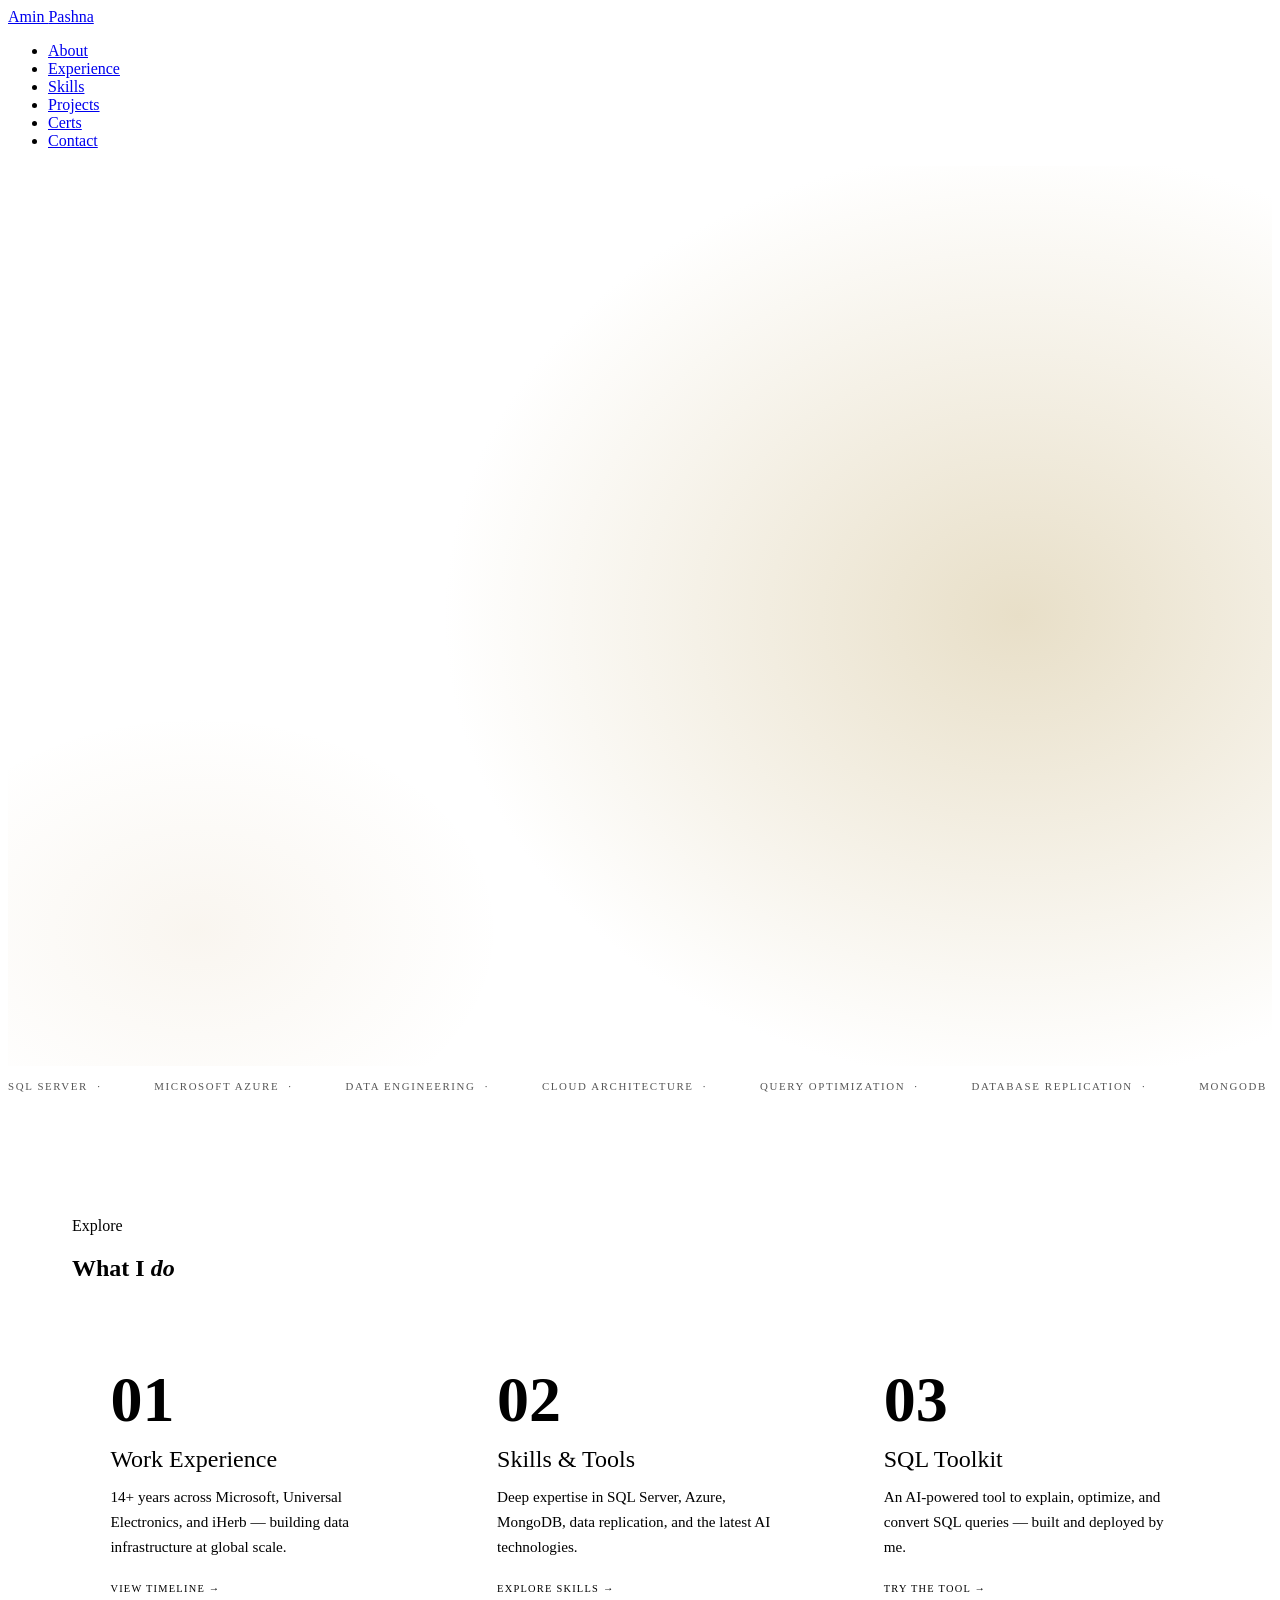
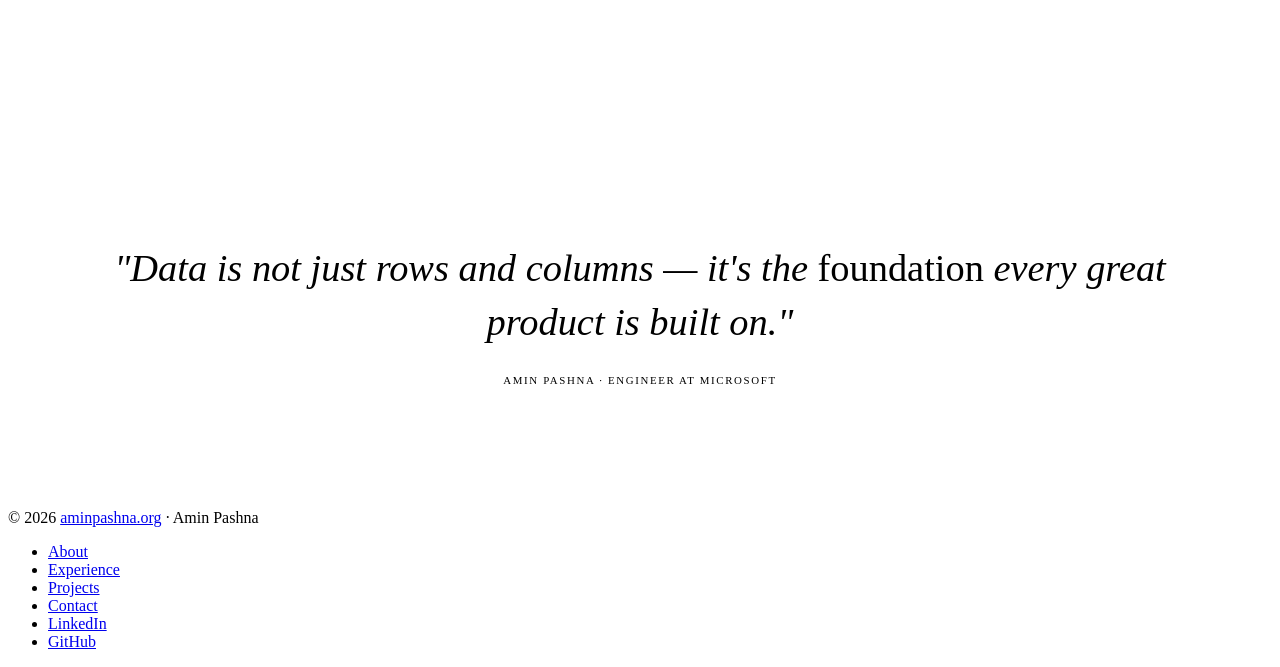
==== index.html @ 9fbbf91e "new changes" ====
<!DOCTYPE html>
<html lang="en">
<head>
  <meta charset="UTF-8" />
  <meta name="viewport" content="width=device-width, initial-scale=1.0" />
  <title>Amin Pashna — Engineer at Microsoft</title>
  <meta name="description" content="Database engineer and cloud specialist at Microsoft. 14+ years building scalable data systems." />
  <link rel="stylesheet" href="style.css" />
  <style>
    #hero {
      min-height: 100vh;
      display: grid; grid-template-columns: 1fr 1fr;
      align-items: center; padding: 0 4rem; gap: 4rem;
      position: relative; overflow: hidden;
    }
    .hero-bg {
      position: absolute; inset: 0; pointer-events: none;
      background:
        radial-gradient(ellipse 70% 80% at 80% 50%, #e8dfc8 0%, transparent 65%),
        radial-gradient(ellipse 40% 40% at 15% 85%, rgba(181,134,58,.08) 0%, transparent 60%);
    }
    .hero-line { position: absolute; top: 0; left: 50%; bottom: 0; width: 1px; background: var(--rule); opacity: .4; }
    .hero-text { position: relative; z-index: 2; }
    .hero-eyebrow {
      font-family: var(--font-mono); font-size: .68rem; letter-spacing: .22em; text-transform: uppercase;
      color: var(--accent); margin-bottom: 1.4rem;
      opacity: 0; animation: fadeUp .8s .1s forwards;
      display: flex; align-items: center; gap: .8rem;
    }
    .hero-eyebrow::before { content: ''; display: inline-block; width: 24px; height: 1px; background: var(--accent); }
    .hero-name {
      font-family: var(--font-display); font-size: clamp(3.5rem, 7vw, 6.5rem);
      font-weight: 300; line-height: 1; letter-spacing: -.02em; color: var(--ink);
      opacity: 0; animation: fadeUp .9s .25s forwards;
    }
    .hero-name em { font-style: italic; color: var(--accent); display: block; }
    .hero-tagline {
      margin-top: 2rem; font-size: 1.1rem; color: var(--ink-soft); max-width: 40ch; line-height: 1.75;
      opacity: 0; animation: fadeUp .9s .45s forwards;
    }
    .hero-stats {
      margin-top: 2.5rem; display: flex; gap: 2.5rem;
      opacity: 0; animation: fadeUp .9s .6s forwards;
    }
    .hero-stat-num { font-family: var(--font-display); font-size: 2.2rem; font-weight: 600; color: var(--ink); line-height: 1; }
    .hero-stat-label { font-family: var(--font-mono); font-size: .62rem; letter-spacing: .12em; text-transform: uppercase; color: var(--ink-muted); margin-top: .2rem; }
    .hero-cta { margin-top: 3rem; display: flex; gap: 1rem; opacity: 0; animation: fadeUp .9s .75s forwards; }
    .hero-visual {
      position: relative; z-index: 2; display: flex; flex-direction: column; gap: 1rem;
      opacity: 0; animation: fadeIn 1.2s .5s forwards;
    }
    .hero-card {
      background: var(--white); border: 1px solid var(--rule); padding: 1.6rem 2rem;
      position: relative; transition: transform .3s, border-color .3s;
    }
    .hero-card:hover { transform: translateX(6px); border-color: var(--accent-light); }
    .hero-card-label { font-family: var(--font-mono); font-size: .62rem; letter-spacing: .14em; text-transform: uppercase; color: var(--accent); margin-bottom: .5rem; }
    .hero-card-title { font-family: var(--font-display); font-size: 1.3rem; font-weight: 400; color: var(--ink); line-height: 1.2; margin-bottom: .4rem; }
    .hero-card-sub { font-family: var(--font-mono); font-size: .7rem; color: var(--ink-muted); }
    .hero-card-arrow { position: absolute; right: 1.5rem; top: 50%; transform: translateY(-50%); font-size: 1.2rem; color: var(--rule); transition: color .2s, right .2s; }
    .hero-card:hover .hero-card-arrow { color: var(--accent); right: 1.2rem; }
    .hero-card a { position: absolute; inset: 0; text-decoration: none; }

    .marquee-wrap { background: var(--ink); padding: .85rem 0; overflow: hidden; }
    .marquee-track { display: flex; gap: 3rem; animation: marquee 25s linear infinite; white-space: nowrap; }
    .marquee-item { font-family: var(--font-mono); font-size: .68rem; letter-spacing: .15em; text-transform: uppercase; color: #555; flex-shrink: 0; }
    .marquee-item span { color: var(--accent); margin: 0 .3rem; }
    @keyframes marquee { from { transform: translateX(0); } to { transform: translateX(-50%); } }

    #featured { padding: 7rem 4rem; max-width: 1200px; margin: 0 auto; }
    .featured-grid { display: grid; grid-template-columns: 1fr 1fr 1fr; gap: 1.5rem; margin-top: 3rem; }
    .featured-card {
      padding: 2.4rem; border: 1px solid var(--rule); background: var(--white);
      text-decoration: none; color: inherit; display: block;
      position: relative; overflow: hidden; transition: transform .3s, border-color .3s;
    }
    .featured-card::before {
      content: ''; position: absolute; top: 0; left: 0; right: 0; height: 2px;
      background: var(--accent); transform: scaleX(0); transform-origin: left; transition: transform .35s;
    }
    .featured-card:hover { transform: translateY(-5px); border-color: var(--accent-light); }
    .featured-card:hover::before { transform: scaleX(1); }
    .featured-card-num { font-family: var(--font-display); font-size: 4rem; font-weight: 600; color: var(--accent-pale); line-height: 1; margin-bottom: .8rem; }
    .featured-card-title { font-family: var(--font-display); font-size: 1.5rem; font-weight: 400; color: var(--ink); line-height: 1.2; margin-bottom: .6rem; }
    .featured-card-desc { font-size: .95rem; color: var(--ink-soft); line-height: 1.65; margin-bottom: 1.2rem; }
    .featured-card-link { font-family: var(--font-mono); font-size: .65rem; letter-spacing: .12em; text-transform: uppercase; color: var(--accent); }

    #quote { background: var(--paper-warm); border-top: 1px solid var(--rule); border-bottom: 1px solid var(--rule); padding: 6rem 4rem; text-align: center; }
    .quote-text { font-family: var(--font-display); font-size: clamp(1.6rem, 3vw, 2.6rem); font-weight: 300; font-style: italic; color: var(--ink); max-width: 70ch; margin: 0 auto 1.5rem; line-height: 1.4; }
    .quote-text em { color: var(--accent); font-style: normal; }
    .quote-author { font-family: var(--font-mono); font-size: .68rem; letter-spacing: .15em; text-transform: uppercase; color: var(--ink-muted); }

    @media (max-width: 960px) {
      #hero { grid-template-columns: 1fr; padding: 6rem 2rem 4rem; }
      .hero-visual { display: none; }
      #featured { padding: 5rem 2rem; }
      .featured-grid { grid-template-columns: 1fr; }
      #quote { padding: 4rem 2rem; }
    }
  </style>
</head>
<body>
  <nav id="nav">
    <a href="index.html" class="nav-logo">Amin <span>Pashna</span></a>
    <ul class="nav-links">
      <li><a href="about.html">About</a></li>
      <li><a href="experience.html">Experience</a></li>
      <li><a href="skills.html">Skills</a></li>
      <li><a href="projects.html">Projects</a></li>
      <li><a href="certifications.html">Certs</a></li>
      <li><a href="contact.html" class="nav-cta">Contact</a></li>
    </ul>
  </nav>

  <div class="page">
    <section id="hero">
      <div class="hero-bg"></div>
      <div class="hero-line"></div>
      <div class="hero-text">
        <p class="hero-eyebrow">Engineer at Microsoft · Seattle, WA</p>
        <h1 class="hero-name">Amin<em>Pashna</em></h1>
        <p class="hero-tagline">Database engineer and cloud specialist building scalable, mission-critical data systems that power the world's largest platforms.</p>
        <div class="hero-stats">
          <div><div class="hero-stat-num">14+</div><div class="hero-stat-label">Years exp.</div></div>
          <div><div class="hero-stat-num">20+</div><div class="hero-stat-label">Global servers</div></div>
          <div><div class="hero-stat-num">34</div><div class="hero-stat-label">Certifications</div></div>
        </div>
        <div class="hero-cta">
          <a href="experience.html" class="btn btn-primary">View Experience</a>
          <a href="contact.html" class="btn btn-outline">Get in Touch</a>
        </div>
      </div>
      <div class="hero-visual">
        <div class="hero-card"><a href="experience.html"></a><div class="hero-card-label">Current Role</div><div class="hero-card-title">Engineer at Microsoft</div><div class="hero-card-sub">Apr 2021 — Present · Seattle, WA</div><span class="hero-card-arrow">→</span></div>
        <div class="hero-card"><a href="projects.html"></a><div class="hero-card-label">Side Project</div><div class="hero-card-title">SQL Toolkit</div><div class="hero-card-sub">AI-powered · Explain · Optimize · Convert</div><span class="hero-card-arrow">→</span></div>
        <div class="hero-card"><a href="certifications.html"></a><div class="hero-card-label">Credentials</div><div class="hero-card-title">34 Certifications</div><div class="hero-card-sub">Microsoft · Azure · LinkedIn Learning</div><span class="hero-card-arrow">→</span></div>
      </div>
    </section>

    <div class="marquee-wrap">
      <div class="marquee-track">
        <span class="marquee-item">SQL Server <span>·</span></span><span class="marquee-item">Microsoft Azure <span>·</span></span><span class="marquee-item">Data Engineering <span>·</span></span><span class="marquee-item">Cloud Architecture <span>·</span></span><span class="marquee-item">Query Optimization <span>·</span></span><span class="marquee-item">Database Replication <span>·</span></span><span class="marquee-item">MongoDB <span>·</span></span><span class="marquee-item">High Availability <span>·</span></span><span class="marquee-item">Azure AI <span>·</span></span><span class="marquee-item">ETL Pipelines <span>·</span></span>
        <span class="marquee-item">SQL Server <span>·</span></span><span class="marquee-item">Microsoft Azure <span>·</span></span><span class="marquee-item">Data Engineering <span>·</span></span><span class="marquee-item">Cloud Architecture <span>·</span></span><span class="marquee-item">Query Optimization <span>·</span></span><span class="marquee-item">Database Replication <span>·</span></span><span class="marquee-item">MongoDB <span>·</span></span><span class="marquee-item">High Availability <span>·</span></span><span class="marquee-item">Azure AI <span>·</span></span><span class="marquee-item">ETL Pipelines <span>·</span></span>
      </div>
    </div>

    <section id="featured">
      <div class="reveal"><span class="section-label">Explore</span><h2 class="section-title">What I <em>do</em></h2><div class="divider"></div></div>
      <div class="featured-grid">
        <a href="experience.html" class="featured-card reveal"><div class="featured-card-num">01</div><div class="featured-card-title">Work Experience</div><div class="featured-card-desc">14+ years across Microsoft, Universal Electronics, and iHerb — building data infrastructure at global scale.</div><span class="featured-card-link">View Timeline →</span></a>
        <a href="skills.html" class="featured-card reveal"><div class="featured-card-num">02</div><div class="featured-card-title">Skills & Tools</div><div class="featured-card-desc">Deep expertise in SQL Server, Azure, MongoDB, data replication, and the latest AI technologies.</div><span class="featured-card-link">Explore Skills →</span></a>
        <a href="projects.html" class="featured-card reveal"><div class="featured-card-num">03</div><div class="featured-card-title">SQL Toolkit</div><div class="featured-card-desc">An AI-powered tool to explain, optimize, and convert SQL queries — built and deployed by me.</div><span class="featured-card-link">Try the Tool →</span></a>
      </div>
    </section>

    <section id="quote">
      <blockquote class="quote-text reveal">"Data is not just rows and columns — it's the <em>foundation</em> every great product is built on."</blockquote>
      <p class="quote-author reveal">Amin Pashna · Engineer at Microsoft</p>
    </section>
  </div>

  <footer>
    <p>© 2026 <a href="index.html">aminpashna.org</a> · Amin Pashna</p>
    <ul class="footer-links">
      <li><a href="about.html">About</a></li>
      <li><a href="experience.html">Experience</a></li>
      <li><a href="projects.html">Projects</a></li>
      <li><a href="contact.html">Contact</a></li>
      <li><a href="https://linkedin.com/in/amin-pashna-62b84ba1" target="_blank">LinkedIn</a></li>
      <li><a href="https://github.com/aminpashna" target="_blank">GitHub</a></li>
    </ul>
  </footer>

  <script>
    const nav = document.getElementById('nav');
    window.addEventListener('scroll', () => nav.classList.toggle('scrolled', window.scrollY > 20));
    const io = new IntersectionObserver(entries => entries.forEach((e,i) => { if(e.isIntersecting) setTimeout(()=>e.target.classList.add('visible'),i*100); }), {threshold:.1});
    document.querySelectorAll('.reveal').forEach(el => io.observe(el));
  </script>
</body>
</html>
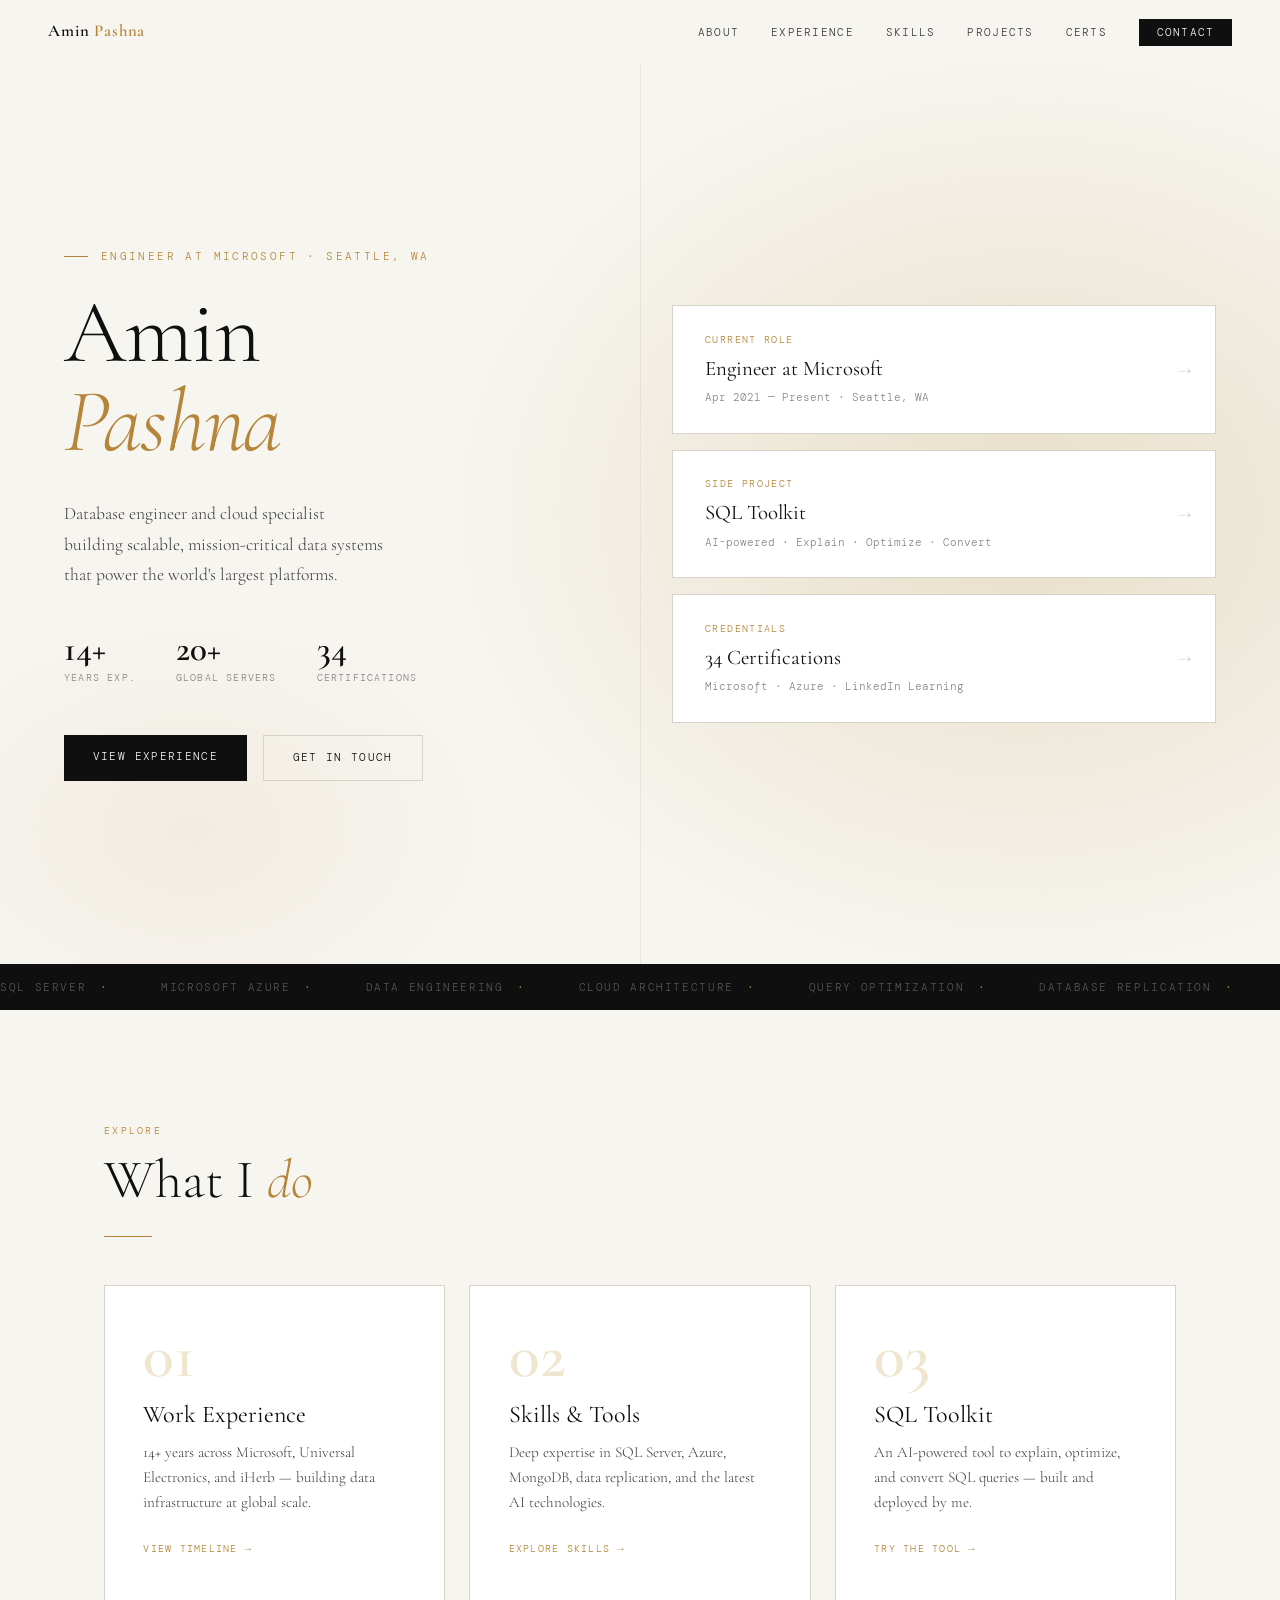
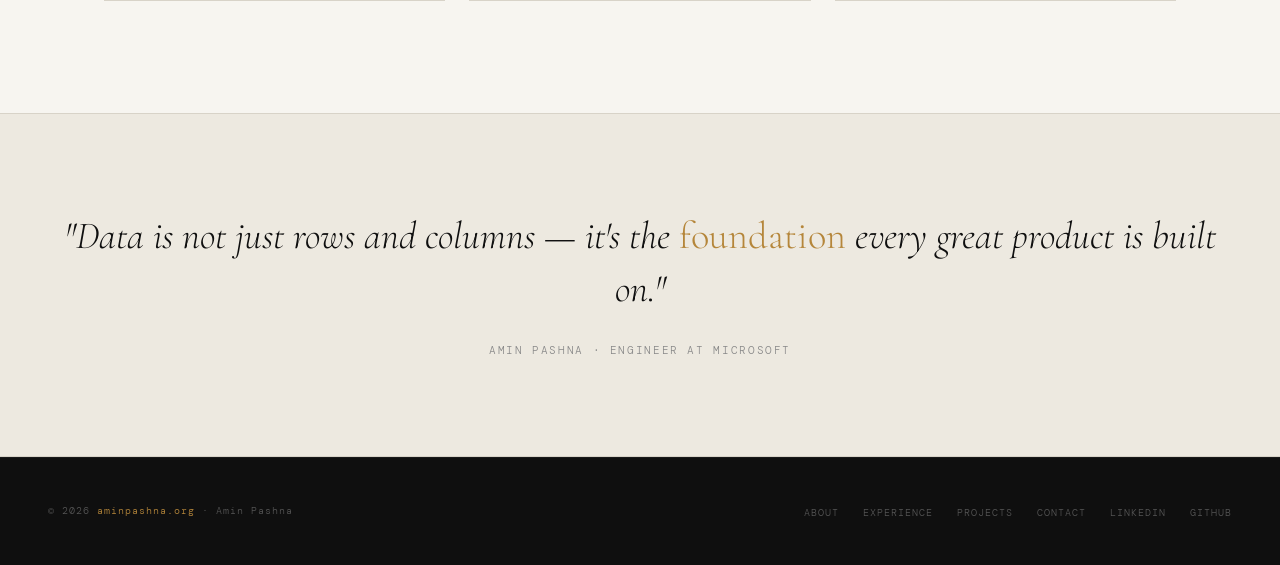
==== commit 29e107d0: "Enhance mobile navigation and responsive design Updated the HTML structure and styles for better mob" ====
--- a/index.html
+++ b/index.html
@@ -97,6 +97,18 @@
       .featured-grid { grid-template-columns: 1fr; }
       #quote { padding: 4rem 2rem; }
     }
+
+    @media (max-width: 768px) {
+      #hero { grid-template-columns: 1fr; padding: 5rem 1.5rem 3rem; text-align: center; gap: 2rem; }
+      .hero-visual { display: none; }
+      .hero-eyebrow { justify-content: center; }
+      .hero-stats { justify-content: center; gap: 1.5rem; }
+      .hero-cta { justify-content: center; flex-wrap: wrap; }
+      #featured { padding: 4rem 1.5rem; }
+      .featured-grid { grid-template-columns: 1fr; gap: 1rem; }
+      #quote { padding: 3.5rem 1.5rem; }
+      .marquee-wrap { padding: .7rem 0; }
+    }
   </style>
 </head>
 <body>
@@ -111,6 +123,17 @@
       <li><a href="contact.html" class="nav-cta">Contact</a></li>
     </ul>
   </nav>
+  <button class="nav-burger" id="burger" aria-label="Open menu"><span></span><span></span><span></span></button>
+  <div class="nav-drawer" id="drawer">
+    <ul>
+      <li><a href="about.html">About</a></li>
+      <li><a href="experience.html">Experience</a></li>
+      <li><a href="skills.html">Skills</a></li>
+      <li><a href="projects.html">Projects</a></li>
+      <li><a href="certifications.html">Certs</a></li>
+    </ul>
+    <a href="contact.html" class="drawer-cta">Contact</a>
+  </div>
 
   <div class="page">
     <section id="hero">
@@ -173,6 +196,21 @@
 
   <script>
     const nav = document.getElementById('nav');
+
+    // Mobile nav
+    const burger = document.getElementById('burger');
+    const drawer = document.getElementById('drawer');
+    burger.addEventListener('click', () => {
+      burger.classList.toggle('open');
+      drawer.classList.toggle('open');
+      document.body.style.overflow = drawer.classList.contains('open') ? 'hidden' : '';
+    });
+    // Close drawer on link click
+    drawer.querySelectorAll('a').forEach(a => a.addEventListener('click', () => {
+      burger.classList.remove('open');
+      drawer.classList.remove('open');
+      document.body.style.overflow = '';
+    }));
     window.addEventListener('scroll', () => nav.classList.toggle('scrolled', window.scrollY > 20));
     const io = new IntersectionObserver(entries => entries.forEach((e,i) => { if(e.isIntersecting) setTimeout(()=>e.target.classList.add('visible'),i*100); }), {threshold:.1});
     document.querySelectorAll('.reveal').forEach(el => io.observe(el));
--- a/style.css
+++ b/style.css
@@ -0,0 +1,240 @@
+@import url('https://fonts.googleapis.com/css2?family=Cormorant+Garamond:ital,wght@0,300;0,400;0,600;1,300;1,400&family=DM+Mono:wght@300;400;500&display=swap');
+
+*, *::before, *::after { box-sizing: border-box; margin: 0; padding: 0; }
+
+:root {
+  --ink: #0f0f0f;
+  --ink-soft: #3a3a3a;
+  --ink-muted: #888;
+  --paper: #f7f5f0;
+  --paper-warm: #ede9e0;
+  --paper-dark: #e4dfd4;
+  --accent: #b5863a;
+  --accent-light: #d4a85a;
+  --accent-pale: #f0e6d0;
+  --rule: #d8d3c8;
+  --white: #ffffff;
+  --font-display: 'Cormorant Garamond', Georgia, serif;
+  --font-mono: 'DM Mono', 'Courier New', monospace;
+  --nav-h: 64px;
+}
+
+html { scroll-behavior: smooth; }
+
+body {
+  background: var(--paper);
+  color: var(--ink);
+  font-family: var(--font-display);
+  font-weight: 300;
+  line-height: 1.7;
+  overflow-x: hidden;
+  min-height: 100vh;
+}
+
+/* ── NAV ── */
+nav {
+  position: fixed;
+  top: 0; left: 0; right: 0;
+  z-index: 200;
+  height: var(--nav-h);
+  display: flex;
+  justify-content: space-between;
+  align-items: center;
+  padding: 0 3rem;
+  background: rgba(247, 245, 240, 0.96);
+  backdrop-filter: blur(16px);
+  border-bottom: 1px solid transparent;
+  transition: border-color .3s;
+}
+nav.scrolled { border-color: var(--rule); }
+
+.nav-logo {
+  font-family: var(--font-display);
+  font-size: 1.05rem; font-weight: 600;
+  letter-spacing: .05em; color: var(--ink);
+  text-decoration: none; z-index: 201;
+}
+.nav-logo span { color: var(--accent); }
+
+/* Desktop links */
+.nav-links {
+  list-style: none;
+  display: flex;
+  gap: 2rem;
+  align-items: center;
+}
+.nav-links a {
+  font-family: var(--font-mono);
+  font-size: .66rem; font-weight: 300;
+  letter-spacing: .12em; text-transform: uppercase;
+  color: var(--ink-soft); text-decoration: none;
+  transition: color .2s; position: relative;
+}
+.nav-links a::after {
+  content: ''; position: absolute;
+  bottom: -3px; left: 0; right: 0; height: 1px;
+  background: var(--accent); transform: scaleX(0);
+  transform-origin: left; transition: transform .25s;
+}
+.nav-links a:hover,
+.nav-links a.active { color: var(--accent); }
+.nav-links a:hover::after,
+.nav-links a.active::after { transform: scaleX(1); }
+
+.nav-cta {
+  font-family: var(--font-mono) !important;
+  font-size: .66rem !important; letter-spacing: .12em !important;
+  text-transform: uppercase !important;
+  color: var(--paper) !important; background: var(--ink);
+  padding: .45rem 1.1rem; text-decoration: none !important;
+  transition: background .2s !important;
+}
+.nav-cta:hover { background: var(--accent) !important; color: var(--paper) !important; }
+.nav-cta::after { display: none !important; }
+
+/* Hamburger button */
+.nav-burger {
+  display: none;
+  flex-direction: column;
+  gap: 5px;
+  cursor: pointer;
+  padding: .5rem;
+  background: none; border: none;
+  z-index: 201;
+}
+.nav-burger span {
+  display: block; width: 22px; height: 2px;
+  background: var(--ink); transition: all .3s;
+}
+.nav-burger.open span:nth-child(1) { transform: translateY(7px) rotate(45deg); }
+.nav-burger.open span:nth-child(2) { opacity: 0; }
+.nav-burger.open span:nth-child(3) { transform: translateY(-7px) rotate(-45deg); }
+
+/* Mobile drawer */
+.nav-drawer {
+  display: none;
+  position: fixed;
+  top: var(--nav-h); left: 0; right: 0; bottom: 0;
+  background: var(--paper);
+  z-index: 199;
+  flex-direction: column;
+  padding: 2rem 2rem 4rem;
+  overflow-y: auto;
+  border-top: 1px solid var(--rule);
+}
+.nav-drawer.open { display: flex; }
+.nav-drawer ul {
+  list-style: none;
+  display: flex; flex-direction: column;
+  gap: 0;
+}
+.nav-drawer ul li {
+  border-bottom: 1px solid var(--rule);
+}
+.nav-drawer ul li a {
+  font-family: var(--font-mono);
+  font-size: .8rem; letter-spacing: .12em;
+  text-transform: uppercase; color: var(--ink);
+  text-decoration: none; display: block;
+  padding: 1.1rem 0;
+  transition: color .2s;
+}
+.nav-drawer ul li a:hover,
+.nav-drawer ul li a.active { color: var(--accent); }
+.nav-drawer .drawer-cta {
+  margin-top: 2rem;
+  display: inline-block;
+  font-family: var(--font-mono);
+  font-size: .75rem; letter-spacing: .12em;
+  text-transform: uppercase;
+  background: var(--ink); color: var(--paper);
+  padding: .9rem 2rem; text-decoration: none;
+  text-align: center;
+}
+
+/* ── PAGE WRAPPER ── */
+.page { padding-top: var(--nav-h); }
+
+/* ── SECTION COMMONS ── */
+.section-label {
+  font-family: var(--font-mono);
+  font-size: .65rem; letter-spacing: .22em;
+  text-transform: uppercase; color: var(--accent);
+  margin-bottom: .7rem; display: block;
+}
+.section-title {
+  font-family: var(--font-display);
+  font-size: clamp(2rem, 5vw, 3.4rem);
+  font-weight: 300; line-height: 1.1; color: var(--ink);
+}
+.section-title em { font-style: italic; color: var(--accent); }
+.divider { width: 48px; height: 1px; background: var(--accent); margin: 1.6rem 0 2.8rem; }
+
+/* ── BUTTONS ── */
+.btn {
+  font-family: var(--font-mono);
+  font-size: .7rem; letter-spacing: .12em; text-transform: uppercase;
+  padding: .8rem 1.8rem; text-decoration: none;
+  transition: all .25s; cursor: pointer; border: none; display: inline-block;
+}
+.btn-primary { background: var(--ink); color: var(--paper); }
+.btn-primary:hover { background: var(--accent); }
+.btn-outline { background: transparent; color: var(--ink); border: 1px solid var(--rule); }
+.btn-outline:hover { border-color: var(--accent); color: var(--accent); }
+.btn-accent { background: var(--accent); color: var(--paper); }
+.btn-accent:hover { background: var(--accent-light); }
+
+/* ── TAGS ── */
+.tag {
+  font-family: var(--font-mono); font-size: .68rem;
+  padding: .28rem .65rem; background: var(--paper);
+  color: var(--ink-soft); border: 1px solid var(--rule);
+  letter-spacing: .04em; display: inline-block;
+}
+
+/* ── FOOTER ── */
+footer {
+  background: var(--ink); border-top: 1px solid #1a1a1a;
+  padding: 2.5rem 3rem;
+  display: flex; justify-content: space-between;
+  align-items: center; flex-wrap: wrap; gap: 1rem;
+}
+footer p { font-family: var(--font-mono); font-size: .62rem; letter-spacing: .1em; color: #555; }
+footer a { color: var(--accent); text-decoration: none; }
+.footer-links { display: flex; gap: 1.5rem; list-style: none; flex-wrap: wrap; }
+.footer-links a {
+  font-family: var(--font-mono); font-size: .62rem;
+  letter-spacing: .1em; text-transform: uppercase;
+  color: #555; text-decoration: none; transition: color .2s;
+}
+.footer-links a:hover { color: var(--accent); }
+
+/* ── ANIMATIONS ── */
+@keyframes fadeUp { from { opacity: 0; transform: translateY(24px); } to { opacity: 1; transform: translateY(0); } }
+@keyframes fadeIn { from { opacity: 0; } to { opacity: 1; } }
+.reveal { opacity: 0; transform: translateY(28px); transition: opacity .7s ease, transform .7s ease; }
+.reveal.visible { opacity: 1; transform: none; }
+
+/* ── PAGE HERO (shared across inner pages) ── */
+.page-hero { padding: 4rem 3rem 3rem; background: var(--paper-warm); border-bottom: 1px solid var(--rule); }
+.page-hero-inner { max-width: 1100px; margin: 0 auto; }
+.page-hero h1 { font-family: var(--font-display); font-size: clamp(2.4rem,6vw,5rem); font-weight: 300; line-height: 1.05; margin-top: .5rem; }
+.page-hero h1 em { font-style: italic; color: var(--accent); }
+
+/* ── RESPONSIVE ── */
+@media (max-width: 768px) {
+  nav { padding: 0 1.2rem; }
+  .nav-links { display: none; }
+  .nav-burger { display: flex; }
+
+  footer { padding: 2rem 1.5rem; flex-direction: column; text-align: center; }
+  .footer-links { justify-content: center; }
+
+  .page-hero { padding: 3rem 1.5rem 2.5rem; }
+
+  .btn { padding: .75rem 1.4rem; font-size: .68rem; }
+}
+
+@media (min-width: 769px) {
+  .nav-drawer { display: none !important; }
+}
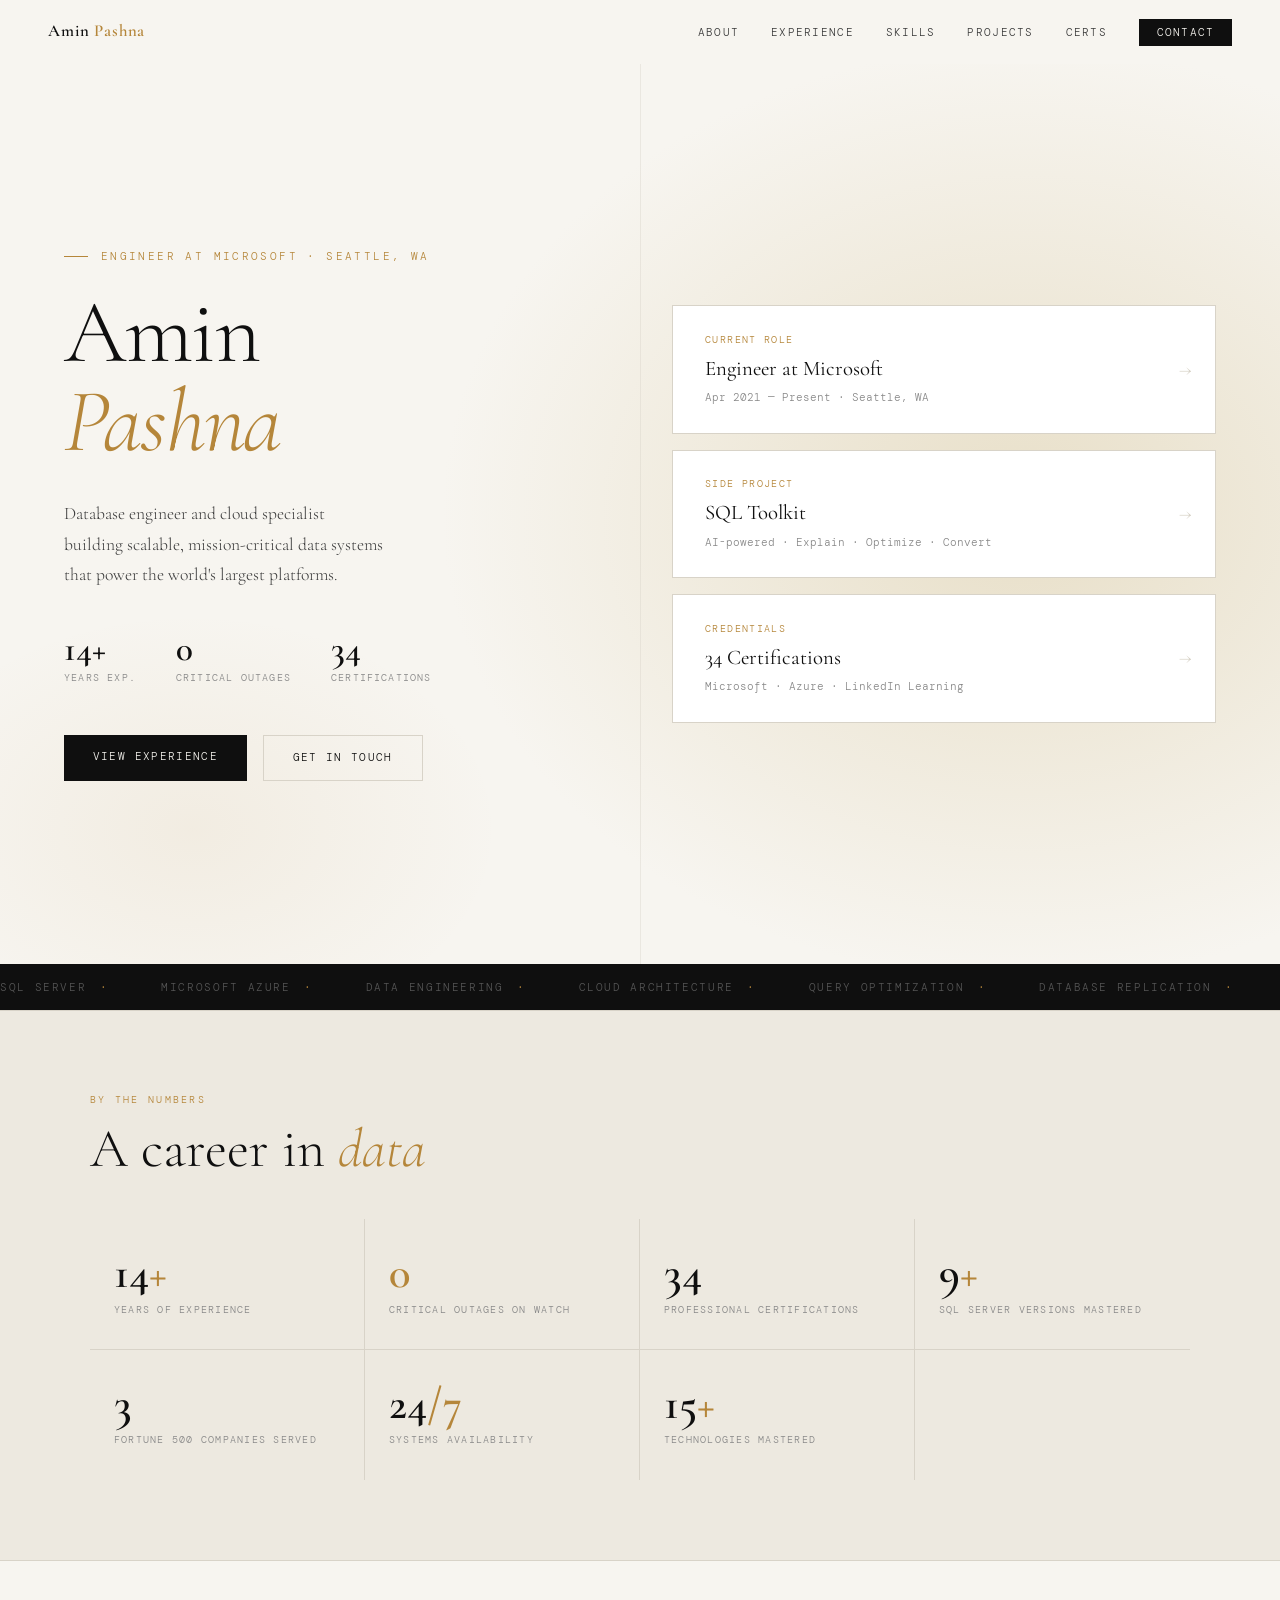
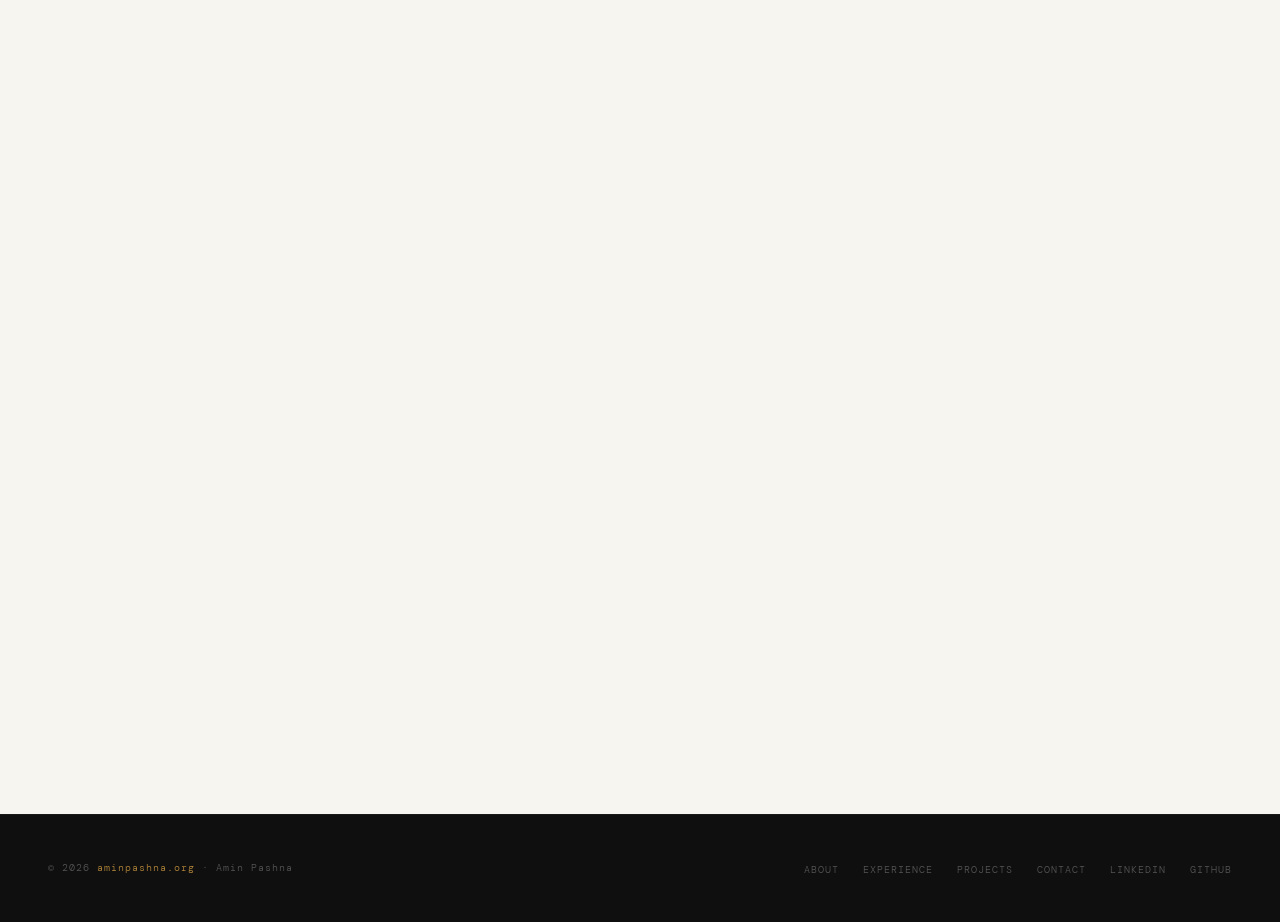
==== commit 5aa13a5b: "Add statistics section to index.html" ====
--- a/index.html
+++ b/index.html
@@ -1,219 +1,275 @@
-<!DOCTYPE html>
-<html lang="en">
-<head>
-  <meta charset="UTF-8" />
-  <meta name="viewport" content="width=device-width, initial-scale=1.0" />
-  <title>Amin Pashna — Engineer at Microsoft</title>
-  <meta name="description" content="Database engineer and cloud specialist at Microsoft. 14+ years building scalable data systems." />
-  <link rel="stylesheet" href="style.css" />
-  <style>
-    #hero {
-      min-height: 100vh;
-      display: grid; grid-template-columns: 1fr 1fr;
-      align-items: center; padding: 0 4rem; gap: 4rem;
-      position: relative; overflow: hidden;
-    }
-    .hero-bg {
-      position: absolute; inset: 0; pointer-events: none;
-      background:
-        radial-gradient(ellipse 70% 80% at 80% 50%, #e8dfc8 0%, transparent 65%),
-        radial-gradient(ellipse 40% 40% at 15% 85%, rgba(181,134,58,.08) 0%, transparent 60%);
-    }
-    .hero-line { position: absolute; top: 0; left: 50%; bottom: 0; width: 1px; background: var(--rule); opacity: .4; }
-    .hero-text { position: relative; z-index: 2; }
-    .hero-eyebrow {
-      font-family: var(--font-mono); font-size: .68rem; letter-spacing: .22em; text-transform: uppercase;
-      color: var(--accent); margin-bottom: 1.4rem;
-      opacity: 0; animation: fadeUp .8s .1s forwards;
-      display: flex; align-items: center; gap: .8rem;
-    }
-    .hero-eyebrow::before { content: ''; display: inline-block; width: 24px; height: 1px; background: var(--accent); }
-    .hero-name {
-      font-family: var(--font-display); font-size: clamp(3.5rem, 7vw, 6.5rem);
-      font-weight: 300; line-height: 1; letter-spacing: -.02em; color: var(--ink);
-      opacity: 0; animation: fadeUp .9s .25s forwards;
-    }
-    .hero-name em { font-style: italic; color: var(--accent); display: block; }
-    .hero-tagline {
-      margin-top: 2rem; font-size: 1.1rem; color: var(--ink-soft); max-width: 40ch; line-height: 1.75;
-      opacity: 0; animation: fadeUp .9s .45s forwards;
-    }
-    .hero-stats {
-      margin-top: 2.5rem; display: flex; gap: 2.5rem;
-      opacity: 0; animation: fadeUp .9s .6s forwards;
-    }
-    .hero-stat-num { font-family: var(--font-display); font-size: 2.2rem; font-weight: 600; color: var(--ink); line-height: 1; }
-    .hero-stat-label { font-family: var(--font-mono); font-size: .62rem; letter-spacing: .12em; text-transform: uppercase; color: var(--ink-muted); margin-top: .2rem; }
-    .hero-cta { margin-top: 3rem; display: flex; gap: 1rem; opacity: 0; animation: fadeUp .9s .75s forwards; }
-    .hero-visual {
-      position: relative; z-index: 2; display: flex; flex-direction: column; gap: 1rem;
-      opacity: 0; animation: fadeIn 1.2s .5s forwards;
-    }
-    .hero-card {
-      background: var(--white); border: 1px solid var(--rule); padding: 1.6rem 2rem;
-      position: relative; transition: transform .3s, border-color .3s;
-    }
-    .hero-card:hover { transform: translateX(6px); border-color: var(--accent-light); }
-    .hero-card-label { font-family: var(--font-mono); font-size: .62rem; letter-spacing: .14em; text-transform: uppercase; color: var(--accent); margin-bottom: .5rem; }
-    .hero-card-title { font-family: var(--font-display); font-size: 1.3rem; font-weight: 400; color: var(--ink); line-height: 1.2; margin-bottom: .4rem; }
-    .hero-card-sub { font-family: var(--font-mono); font-size: .7rem; color: var(--ink-muted); }
-    .hero-card-arrow { position: absolute; right: 1.5rem; top: 50%; transform: translateY(-50%); font-size: 1.2rem; color: var(--rule); transition: color .2s, right .2s; }
-    .hero-card:hover .hero-card-arrow { color: var(--accent); right: 1.2rem; }
-    .hero-card a { position: absolute; inset: 0; text-decoration: none; }
-
-    .marquee-wrap { background: var(--ink); padding: .85rem 0; overflow: hidden; }
-    .marquee-track { display: flex; gap: 3rem; animation: marquee 25s linear infinite; white-space: nowrap; }
-    .marquee-item { font-family: var(--font-mono); font-size: .68rem; letter-spacing: .15em; text-transform: uppercase; color: #555; flex-shrink: 0; }
-    .marquee-item span { color: var(--accent); margin: 0 .3rem; }
-    @keyframes marquee { from { transform: translateX(0); } to { transform: translateX(-50%); } }
-
-    #featured { padding: 7rem 4rem; max-width: 1200px; margin: 0 auto; }
-    .featured-grid { display: grid; grid-template-columns: 1fr 1fr 1fr; gap: 1.5rem; margin-top: 3rem; }
-    .featured-card {
-      padding: 2.4rem; border: 1px solid var(--rule); background: var(--white);
-      text-decoration: none; color: inherit; display: block;
-      position: relative; overflow: hidden; transition: transform .3s, border-color .3s;
-    }
-    .featured-card::before {
-      content: ''; position: absolute; top: 0; left: 0; right: 0; height: 2px;
-      background: var(--accent); transform: scaleX(0); transform-origin: left; transition: transform .35s;
-    }
-    .featured-card:hover { transform: translateY(-5px); border-color: var(--accent-light); }
-    .featured-card:hover::before { transform: scaleX(1); }
-    .featured-card-num { font-family: var(--font-display); font-size: 4rem; font-weight: 600; color: var(--accent-pale); line-height: 1; margin-bottom: .8rem; }
-    .featured-card-title { font-family: var(--font-display); font-size: 1.5rem; font-weight: 400; color: var(--ink); line-height: 1.2; margin-bottom: .6rem; }
-    .featured-card-desc { font-size: .95rem; color: var(--ink-soft); line-height: 1.65; margin-bottom: 1.2rem; }
-    .featured-card-link { font-family: var(--font-mono); font-size: .65rem; letter-spacing: .12em; text-transform: uppercase; color: var(--accent); }
-
-    #quote { background: var(--paper-warm); border-top: 1px solid var(--rule); border-bottom: 1px solid var(--rule); padding: 6rem 4rem; text-align: center; }
-    .quote-text { font-family: var(--font-display); font-size: clamp(1.6rem, 3vw, 2.6rem); font-weight: 300; font-style: italic; color: var(--ink); max-width: 70ch; margin: 0 auto 1.5rem; line-height: 1.4; }
-    .quote-text em { color: var(--accent); font-style: normal; }
-    .quote-author { font-family: var(--font-mono); font-size: .68rem; letter-spacing: .15em; text-transform: uppercase; color: var(--ink-muted); }
-
-    @media (max-width: 960px) {
-      #hero { grid-template-columns: 1fr; padding: 6rem 2rem 4rem; }
-      .hero-visual { display: none; }
-      #featured { padding: 5rem 2rem; }
-      .featured-grid { grid-template-columns: 1fr; }
-      #quote { padding: 4rem 2rem; }
-    }
-
-    @media (max-width: 768px) {
-      #hero { grid-template-columns: 1fr; padding: 5rem 1.5rem 3rem; text-align: center; gap: 2rem; }
-      .hero-visual { display: none; }
-      .hero-eyebrow { justify-content: center; }
-      .hero-stats { justify-content: center; gap: 1.5rem; }
-      .hero-cta { justify-content: center; flex-wrap: wrap; }
-      #featured { padding: 4rem 1.5rem; }
-      .featured-grid { grid-template-columns: 1fr; gap: 1rem; }
-      #quote { padding: 3.5rem 1.5rem; }
-      .marquee-wrap { padding: .7rem 0; }
-    }
-  </style>
-</head>
-<body>
-  <nav id="nav">
-    <a href="index.html" class="nav-logo">Amin <span>Pashna</span></a>
-    <ul class="nav-links">
-      <li><a href="about.html">About</a></li>
-      <li><a href="experience.html">Experience</a></li>
-      <li><a href="skills.html">Skills</a></li>
-      <li><a href="projects.html">Projects</a></li>
-      <li><a href="certifications.html">Certs</a></li>
-      <li><a href="contact.html" class="nav-cta">Contact</a></li>
-    </ul>
-  </nav>
-  <button class="nav-burger" id="burger" aria-label="Open menu"><span></span><span></span><span></span></button>
-  <div class="nav-drawer" id="drawer">
-    <ul>
-      <li><a href="about.html">About</a></li>
-      <li><a href="experience.html">Experience</a></li>
-      <li><a href="skills.html">Skills</a></li>
-      <li><a href="projects.html">Projects</a></li>
-      <li><a href="certifications.html">Certs</a></li>
-    </ul>
-    <a href="contact.html" class="drawer-cta">Contact</a>
-  </div>
-
-  <div class="page">
-    <section id="hero">
-      <div class="hero-bg"></div>
-      <div class="hero-line"></div>
-      <div class="hero-text">
-        <p class="hero-eyebrow">Engineer at Microsoft · Seattle, WA</p>
-        <h1 class="hero-name">Amin<em>Pashna</em></h1>
-        <p class="hero-tagline">Database engineer and cloud specialist building scalable, mission-critical data systems that power the world's largest platforms.</p>
-        <div class="hero-stats">
-          <div><div class="hero-stat-num">14+</div><div class="hero-stat-label">Years exp.</div></div>
-          <div><div class="hero-stat-num">20+</div><div class="hero-stat-label">Global servers</div></div>
-          <div><div class="hero-stat-num">34</div><div class="hero-stat-label">Certifications</div></div>
-        </div>
-        <div class="hero-cta">
-          <a href="experience.html" class="btn btn-primary">View Experience</a>
-          <a href="contact.html" class="btn btn-outline">Get in Touch</a>
-        </div>
-      </div>
-      <div class="hero-visual">
-        <div class="hero-card"><a href="experience.html"></a><div class="hero-card-label">Current Role</div><div class="hero-card-title">Engineer at Microsoft</div><div class="hero-card-sub">Apr 2021 — Present · Seattle, WA</div><span class="hero-card-arrow">→</span></div>
-        <div class="hero-card"><a href="projects.html"></a><div class="hero-card-label">Side Project</div><div class="hero-card-title">SQL Toolkit</div><div class="hero-card-sub">AI-powered · Explain · Optimize · Convert</div><span class="hero-card-arrow">→</span></div>
-        <div class="hero-card"><a href="certifications.html"></a><div class="hero-card-label">Credentials</div><div class="hero-card-title">34 Certifications</div><div class="hero-card-sub">Microsoft · Azure · LinkedIn Learning</div><span class="hero-card-arrow">→</span></div>
-      </div>
-    </section>
-
-    <div class="marquee-wrap">
-      <div class="marquee-track">
-        <span class="marquee-item">SQL Server <span>·</span></span><span class="marquee-item">Microsoft Azure <span>·</span></span><span class="marquee-item">Data Engineering <span>·</span></span><span class="marquee-item">Cloud Architecture <span>·</span></span><span class="marquee-item">Query Optimization <span>·</span></span><span class="marquee-item">Database Replication <span>·</span></span><span class="marquee-item">MongoDB <span>·</span></span><span class="marquee-item">High Availability <span>·</span></span><span class="marquee-item">Azure AI <span>·</span></span><span class="marquee-item">ETL Pipelines <span>·</span></span>
-        <span class="marquee-item">SQL Server <span>·</span></span><span class="marquee-item">Microsoft Azure <span>·</span></span><span class="marquee-item">Data Engineering <span>·</span></span><span class="marquee-item">Cloud Architecture <span>·</span></span><span class="marquee-item">Query Optimization <span>·</span></span><span class="marquee-item">Database Replication <span>·</span></span><span class="marquee-item">MongoDB <span>·</span></span><span class="marquee-item">High Availability <span>·</span></span><span class="marquee-item">Azure AI <span>·</span></span><span class="marquee-item">ETL Pipelines <span>·</span></span>
-      </div>
-    </div>
-
-    <section id="featured">
-      <div class="reveal"><span class="section-label">Explore</span><h2 class="section-title">What I <em>do</em></h2><div class="divider"></div></div>
-      <div class="featured-grid">
-        <a href="experience.html" class="featured-card reveal"><div class="featured-card-num">01</div><div class="featured-card-title">Work Experience</div><div class="featured-card-desc">14+ years across Microsoft, Universal Electronics, and iHerb — building data infrastructure at global scale.</div><span class="featured-card-link">View Timeline →</span></a>
-        <a href="skills.html" class="featured-card reveal"><div class="featured-card-num">02</div><div class="featured-card-title">Skills & Tools</div><div class="featured-card-desc">Deep expertise in SQL Server, Azure, MongoDB, data replication, and the latest AI technologies.</div><span class="featured-card-link">Explore Skills →</span></a>
-        <a href="projects.html" class="featured-card reveal"><div class="featured-card-num">03</div><div class="featured-card-title">SQL Toolkit</div><div class="featured-card-desc">An AI-powered tool to explain, optimize, and convert SQL queries — built and deployed by me.</div><span class="featured-card-link">Try the Tool →</span></a>
-      </div>
-    </section>
-
-    <section id="quote">
-      <blockquote class="quote-text reveal">"Data is not just rows and columns — it's the <em>foundation</em> every great product is built on."</blockquote>
-      <p class="quote-author reveal">Amin Pashna · Engineer at Microsoft</p>
-    </section>
-  </div>
-
-  <footer>
-    <p>© 2026 <a href="index.html">aminpashna.org</a> · Amin Pashna</p>
-    <ul class="footer-links">
-      <li><a href="about.html">About</a></li>
-      <li><a href="experience.html">Experience</a></li>
-      <li><a href="projects.html">Projects</a></li>
-      <li><a href="contact.html">Contact</a></li>
-      <li><a href="https://linkedin.com/in/amin-pashna-62b84ba1" target="_blank">LinkedIn</a></li>
-      <li><a href="https://github.com/aminpashna" target="_blank">GitHub</a></li>
-    </ul>
-  </footer>
-
-  <script>
-    const nav = document.getElementById('nav');
-
-    // Mobile nav
-    const burger = document.getElementById('burger');
-    const drawer = document.getElementById('drawer');
-    burger.addEventListener('click', () => {
-      burger.classList.toggle('open');
-      drawer.classList.toggle('open');
-      document.body.style.overflow = drawer.classList.contains('open') ? 'hidden' : '';
-    });
-    // Close drawer on link click
-    drawer.querySelectorAll('a').forEach(a => a.addEventListener('click', () => {
-      burger.classList.remove('open');
-      drawer.classList.remove('open');
-      document.body.style.overflow = '';
-    }));
-    window.addEventListener('scroll', () => nav.classList.toggle('scrolled', window.scrollY > 20));
-    const io = new IntersectionObserver(entries => entries.forEach((e,i) => { if(e.isIntersecting) setTimeout(()=>e.target.classList.add('visible'),i*100); }), {threshold:.1});
-    document.querySelectorAll('.reveal').forEach(el => io.observe(el));
-  </script>
-</body>
-</html>
+<!DOCTYPE html>
+<html lang="en">
+<head>
+  <meta charset="UTF-8" />
+  <meta name="viewport" content="width=device-width, initial-scale=1.0" />
+  <title>Amin Pashna — Engineer at Microsoft</title>
+  <meta name="description" content="Database engineer and cloud specialist at Microsoft. 14+ years building scalable data systems." />
+  <link rel="stylesheet" href="style.css" />
+  <style>
+    #hero {
+      min-height: 100vh;
+      display: grid; grid-template-columns: 1fr 1fr;
+      align-items: center; padding: 0 4rem; gap: 4rem;
+      position: relative; overflow: hidden;
+    }
+    .hero-bg {
+      position: absolute; inset: 0; pointer-events: none;
+      background:
+        radial-gradient(ellipse 70% 80% at 80% 50%, #e8dfc8 0%, transparent 65%),
+        radial-gradient(ellipse 40% 40% at 15% 85%, rgba(181,134,58,.08) 0%, transparent 60%);
+    }
+    .hero-line { position: absolute; top: 0; left: 50%; bottom: 0; width: 1px; background: var(--rule); opacity: .4; }
+    .hero-text { position: relative; z-index: 2; }
+    .hero-eyebrow {
+      font-family: var(--font-mono); font-size: .68rem; letter-spacing: .22em; text-transform: uppercase;
+      color: var(--accent); margin-bottom: 1.4rem;
+      opacity: 0; animation: fadeUp .8s .1s forwards;
+      display: flex; align-items: center; gap: .8rem;
+    }
+    .hero-eyebrow::before { content: ''; display: inline-block; width: 24px; height: 1px; background: var(--accent); }
+    .hero-name {
+      font-family: var(--font-display); font-size: clamp(3.5rem, 7vw, 6.5rem);
+      font-weight: 300; line-height: 1; letter-spacing: -.02em; color: var(--ink);
+      opacity: 0; animation: fadeUp .9s .25s forwards;
+    }
+    .hero-name em { font-style: italic; color: var(--accent); display: block; }
+    .hero-tagline {
+      margin-top: 2rem; font-size: 1.1rem; color: var(--ink-soft); max-width: 40ch; line-height: 1.75;
+      opacity: 0; animation: fadeUp .9s .45s forwards;
+    }
+    .hero-stats {
+      margin-top: 2.5rem; display: flex; gap: 2.5rem;
+      opacity: 0; animation: fadeUp .9s .6s forwards;
+    }
+    .hero-stat-num { font-family: var(--font-display); font-size: 2.2rem; font-weight: 600; color: var(--ink); line-height: 1; }
+    .hero-stat-label { font-family: var(--font-mono); font-size: .62rem; letter-spacing: .12em; text-transform: uppercase; color: var(--ink-muted); margin-top: .2rem; }
+    .hero-cta { margin-top: 3rem; display: flex; gap: 1rem; opacity: 0; animation: fadeUp .9s .75s forwards; }
+    .hero-visual {
+      position: relative; z-index: 2; display: flex; flex-direction: column; gap: 1rem;
+      opacity: 0; animation: fadeIn 1.2s .5s forwards;
+    }
+    .hero-card {
+      background: var(--white); border: 1px solid var(--rule); padding: 1.6rem 2rem;
+      position: relative; transition: transform .3s, border-color .3s;
+    }
+    .hero-card:hover { transform: translateX(6px); border-color: var(--accent-light); }
+    .hero-card-label { font-family: var(--font-mono); font-size: .62rem; letter-spacing: .14em; text-transform: uppercase; color: var(--accent); margin-bottom: .5rem; }
+    .hero-card-title { font-family: var(--font-display); font-size: 1.3rem; font-weight: 400; color: var(--ink); line-height: 1.2; margin-bottom: .4rem; }
+    .hero-card-sub { font-family: var(--font-mono); font-size: .7rem; color: var(--ink-muted); }
+    .hero-card-arrow { position: absolute; right: 1.5rem; top: 50%; transform: translateY(-50%); font-size: 1.2rem; color: var(--rule); transition: color .2s, right .2s; }
+    .hero-card:hover .hero-card-arrow { color: var(--accent); right: 1.2rem; }
+    .hero-card a { position: absolute; inset: 0; text-decoration: none; }
+
+    .marquee-wrap { background: var(--ink); padding: .85rem 0; overflow: hidden; }
+    .marquee-track { display: flex; gap: 3rem; animation: marquee 25s linear infinite; white-space: nowrap; }
+    .marquee-item { font-family: var(--font-mono); font-size: .68rem; letter-spacing: .15em; text-transform: uppercase; color: #555; flex-shrink: 0; }
+    .marquee-item span { color: var(--accent); margin: 0 .3rem; }
+    @keyframes marquee { from { transform: translateX(0); } to { transform: translateX(-50%); } }
+
+    #featured { padding: 7rem 4rem; max-width: 1200px; margin: 0 auto; }
+    .featured-grid { display: grid; grid-template-columns: 1fr 1fr 1fr; gap: 1.5rem; margin-top: 3rem; }
+    .featured-card {
+      padding: 2.4rem; border: 1px solid var(--rule); background: var(--white);
+      text-decoration: none; color: inherit; display: block;
+      position: relative; overflow: hidden; transition: transform .3s, border-color .3s;
+    }
+    .featured-card::before {
+      content: ''; position: absolute; top: 0; left: 0; right: 0; height: 2px;
+      background: var(--accent); transform: scaleX(0); transform-origin: left; transition: transform .35s;
+    }
+    .featured-card:hover { transform: translateY(-5px); border-color: var(--accent-light); }
+    .featured-card:hover::before { transform: scaleX(1); }
+    .featured-card-num { font-family: var(--font-display); font-size: 4rem; font-weight: 600; color: var(--accent-pale); line-height: 1; margin-bottom: .8rem; }
+    .featured-card-title { font-family: var(--font-display); font-size: 1.5rem; font-weight: 400; color: var(--ink); line-height: 1.2; margin-bottom: .6rem; }
+    .featured-card-desc { font-size: .95rem; color: var(--ink-soft); line-height: 1.65; margin-bottom: 1.2rem; }
+    .featured-card-link { font-family: var(--font-mono); font-size: .65rem; letter-spacing: .12em; text-transform: uppercase; color: var(--accent); }
+
+    #stats { background: var(--paper-warm); border-top: 1px solid var(--rule); border-bottom: 1px solid var(--rule); padding: 5rem 4rem; }
+    .stats-inner { max-width: 1100px; margin: 0 auto; }
+    .stats-grid { display: grid; grid-template-columns: repeat(4, 1fr); gap: 0; margin-top: 2.5rem; }
+    .stat-item {
+      padding: 2rem 1.5rem;
+      border-right: 1px solid var(--rule);
+      border-bottom: 1px solid var(--rule);
+      transition: background .2s;
+    }
+    .stat-item:hover { background: var(--white); }
+    .stat-item:nth-child(4n) { border-right: none; }
+    .stat-item:nth-child(n+5) { border-bottom: none; }
+    .stat-num {
+      font-family: var(--font-display);
+      font-size: 2.8rem; font-weight: 600;
+      color: var(--ink); line-height: 1; margin-bottom: .4rem;
+    }
+    .stat-num em { font-style: normal; color: var(--accent); }
+    .stat-label {
+      font-family: var(--font-mono); font-size: .65rem;
+      letter-spacing: .12em; text-transform: uppercase;
+      color: var(--ink-muted); line-height: 1.4;
+    }
+
+    @media (max-width: 768px) {
+      #stats { padding: 3.5rem 1.5rem; }
+      .stats-grid { grid-template-columns: repeat(2, 1fr); }
+      .stat-item:nth-child(4n) { border-right: 1px solid var(--rule); }
+      .stat-item:nth-child(2n) { border-right: none; }
+      .stat-item:nth-child(n+7) { border-bottom: none; }
+      .stat-item:nth-child(-n+6) { border-bottom: 1px solid var(--rule); }
+    }
+    .quote-text { font-family: var(--font-display); font-size: clamp(1.6rem, 3vw, 2.6rem); font-weight: 300; font-style: italic; color: var(--ink); max-width: 70ch; margin: 0 auto 1.5rem; line-height: 1.4; }
+    .quote-text em { color: var(--accent); font-style: normal; }
+    .quote-author { font-family: var(--font-mono); font-size: .68rem; letter-spacing: .15em; text-transform: uppercase; color: var(--ink-muted); }
+
+    @media (max-width: 960px) {
+      #hero { grid-template-columns: 1fr; padding: 6rem 2rem 4rem; }
+      .hero-visual { display: none; }
+      #featured { padding: 5rem 2rem; }
+      .featured-grid { grid-template-columns: 1fr; }
+      #quote { padding: 4rem 2rem; }
+    }
+
+    @media (max-width: 768px) {
+      #hero { grid-template-columns: 1fr; padding: 5rem 1.5rem 3rem; text-align: center; gap: 2rem; }
+      .hero-visual { display: none; }
+      .hero-eyebrow { justify-content: center; }
+      .hero-stats { justify-content: center; gap: 1.5rem; }
+      .hero-cta { justify-content: center; flex-wrap: wrap; }
+      #featured { padding: 4rem 1.5rem; }
+      .featured-grid { grid-template-columns: 1fr; gap: 1rem; }
+      #quote { padding: 3.5rem 1.5rem; }
+      .marquee-wrap { padding: .7rem 0; }
+    }
+  </style>
+</head>
+<body>
+  <nav id="nav">
+    <a href="index.html" class="nav-logo">Amin <span>Pashna</span></a>
+    <ul class="nav-links">
+      <li><a href="about.html">About</a></li>
+      <li><a href="experience.html">Experience</a></li>
+      <li><a href="skills.html">Skills</a></li>
+      <li><a href="projects.html">Projects</a></li>
+      <li><a href="certifications.html">Certs</a></li>
+      <li><a href="contact.html" class="nav-cta">Contact</a></li>
+    </ul>
+  </nav>
+  <button class="nav-burger" id="burger" aria-label="Open menu"><span></span><span></span><span></span></button>
+  <div class="nav-drawer" id="drawer">
+    <ul>
+      <li><a href="about.html">About</a></li>
+      <li><a href="experience.html">Experience</a></li>
+      <li><a href="skills.html">Skills</a></li>
+      <li><a href="projects.html">Projects</a></li>
+      <li><a href="certifications.html">Certs</a></li>
+    </ul>
+    <a href="contact.html" class="drawer-cta">Contact</a>
+  </div>
+
+  <div class="page">
+    <section id="hero">
+      <div class="hero-bg"></div>
+      <div class="hero-line"></div>
+      <div class="hero-text">
+        <p class="hero-eyebrow">Engineer at Microsoft · Seattle, WA</p>
+        <h1 class="hero-name">Amin<em>Pashna</em></h1>
+        <p class="hero-tagline">Database engineer and cloud specialist building scalable, mission-critical data systems that power the world's largest platforms.</p>
+        <div class="hero-stats">
+          <div><div class="hero-stat-num">14+</div><div class="hero-stat-label">Years exp.</div></div>
+          <div><div class="hero-stat-num">0</div><div class="hero-stat-label">Critical outages</div></div>
+          <div><div class="hero-stat-num">34</div><div class="hero-stat-label">Certifications</div></div>
+        </div>
+        <div class="hero-cta">
+          <a href="experience.html" class="btn btn-primary">View Experience</a>
+          <a href="contact.html" class="btn btn-outline">Get in Touch</a>
+        </div>
+      </div>
+      <div class="hero-visual">
+        <div class="hero-card"><a href="experience.html"></a><div class="hero-card-label">Current Role</div><div class="hero-card-title">Engineer at Microsoft</div><div class="hero-card-sub">Apr 2021 — Present · Seattle, WA</div><span class="hero-card-arrow">→</span></div>
+        <div class="hero-card"><a href="projects.html"></a><div class="hero-card-label">Side Project</div><div class="hero-card-title">SQL Toolkit</div><div class="hero-card-sub">AI-powered · Explain · Optimize · Convert</div><span class="hero-card-arrow">→</span></div>
+        <div class="hero-card"><a href="certifications.html"></a><div class="hero-card-label">Credentials</div><div class="hero-card-title">34 Certifications</div><div class="hero-card-sub">Microsoft · Azure · LinkedIn Learning</div><span class="hero-card-arrow">→</span></div>
+      </div>
+    </section>
+
+    <div class="marquee-wrap">
+      <div class="marquee-track">
+        <span class="marquee-item">SQL Server <span>·</span></span><span class="marquee-item">Microsoft Azure <span>·</span></span><span class="marquee-item">Data Engineering <span>·</span></span><span class="marquee-item">Cloud Architecture <span>·</span></span><span class="marquee-item">Query Optimization <span>·</span></span><span class="marquee-item">Database Replication <span>·</span></span><span class="marquee-item">MongoDB <span>·</span></span><span class="marquee-item">High Availability <span>·</span></span><span class="marquee-item">Azure AI <span>·</span></span><span class="marquee-item">ETL Pipelines <span>·</span></span>
+        <span class="marquee-item">SQL Server <span>·</span></span><span class="marquee-item">Microsoft Azure <span>·</span></span><span class="marquee-item">Data Engineering <span>·</span></span><span class="marquee-item">Cloud Architecture <span>·</span></span><span class="marquee-item">Query Optimization <span>·</span></span><span class="marquee-item">Database Replication <span>·</span></span><span class="marquee-item">MongoDB <span>·</span></span><span class="marquee-item">High Availability <span>·</span></span><span class="marquee-item">Azure AI <span>·</span></span><span class="marquee-item">ETL Pipelines <span>·</span></span>
+      </div>
+    </div>
+
+    <section id="stats">
+      <div class="stats-inner">
+        <div class="reveal"><span class="section-label">By the numbers</span><h2 class="section-title">A career in <em>data</em></h2></div>
+        <div class="stats-grid">
+          <div class="stat-item reveal"><div class="stat-num">14<em>+</em></div><div class="stat-label">Years of experience</div></div>
+          <div class="stat-item reveal"><div class="stat-num"><em>0</em></div><div class="stat-label">Critical outages on watch</div></div>
+          <div class="stat-item reveal"><div class="stat-num">34</div><div class="stat-label">Professional certifications</div></div>
+          <div class="stat-item reveal"><div class="stat-num">9<em>+</em></div><div class="stat-label">SQL Server versions mastered</div></div>
+          <div class="stat-item reveal"><div class="stat-num">3</div><div class="stat-label">Fortune 500 companies served</div></div>
+          <div class="stat-item reveal"><div class="stat-num">24<em>/7</em></div><div class="stat-label">Systems availability</div></div>
+          <div class="stat-item reveal"><div class="stat-num">15<em>+</em></div><div class="stat-label">Technologies mastered</div></div>
+          <div class="stat-item reveal"><div class="stat-num"><em>Top</em> 1<em>%</em></div><div class="stat-label">SQL Server expertise</div></div>
+        </div>
+      </div>
+    </section>
+
+    <section id="featured">
+      <div class="reveal"><span class="section-label">Explore</span><h2 class="section-title">What I <em>do</em></h2><div class="divider"></div></div>
+      <div class="featured-grid">
+        <a href="experience.html" class="featured-card reveal"><div class="featured-card-num">01</div><div class="featured-card-title">Work Experience</div><div class="featured-card-desc">14+ years across Microsoft, Universal Electronics, and iHerb — building data infrastructure at global scale.</div><span class="featured-card-link">View Timeline →</span></a>
+        <a href="skills.html" class="featured-card reveal"><div class="featured-card-num">02</div><div class="featured-card-title">Skills & Tools</div><div class="featured-card-desc">Deep expertise in SQL Server, Azure, MongoDB, data replication, and the latest AI technologies.</div><span class="featured-card-link">Explore Skills →</span></a>
+        <a href="projects.html" class="featured-card reveal"><div class="featured-card-num">03</div><div class="featured-card-title">SQL Toolkit</div><div class="featured-card-desc">An AI-powered tool to explain, optimize, and convert SQL queries — built and deployed by me.</div><span class="featured-card-link">Try the Tool →</span></a>
+      </div>
+    </section>
+
+    <section id="quote">
+      <blockquote class="quote-text reveal">"Data is not just rows and columns — it's the <em>foundation</em> every great product is built on."</blockquote>
+      <p class="quote-author reveal">Amin Pashna · Engineer at Microsoft</p>
+    </section>
+  </div>
+
+  <footer>
+    <p>© 2026 <a href="index.html">aminpashna.org</a> · Amin Pashna</p>
+    <ul class="footer-links">
+      <li><a href="about.html">About</a></li>
+      <li><a href="experience.html">Experience</a></li>
+      <li><a href="projects.html">Projects</a></li>
+      <li><a href="contact.html">Contact</a></li>
+      <li><a href="https://linkedin.com/in/amin-pashna-62b84ba1" target="_blank">LinkedIn</a></li>
+      <li><a href="https://github.com/aminpashna" target="_blank">GitHub</a></li>
+    </ul>
+  </footer>
+
+  <script>
+    const nav = document.getElementById('nav');
+
+    // Mobile nav
+    const burger = document.getElementById('burger');
+    const drawer = document.getElementById('drawer');
+    if (burger && drawer) {
+      burger.addEventListener('click', () => {
+        const isOpen = drawer.classList.toggle('open');
+        burger.classList.toggle('open', isOpen);
+        document.body.style.overflow = isOpen ? 'hidden' : '';
+      });
+      drawer.querySelectorAll('a').forEach(a => a.addEventListener('click', () => {
+        drawer.classList.remove('open');
+        burger.classList.remove('open');
+        document.body.style.overflow = '';
+      }));
+      // Close on outside click
+      document.addEventListener('click', (e) => {
+        if (drawer.classList.contains('open') && !drawer.contains(e.target) && !burger.contains(e.target)) {
+          drawer.classList.remove('open');
+          burger.classList.remove('open');
+          document.body.style.overflow = '';
+        }
+      });
+    }
+    window.addEventListener('scroll', () => nav.classList.toggle('scrolled', window.scrollY > 20));
+    const io = new IntersectionObserver(entries => entries.forEach((e,i) => { if(e.isIntersecting) setTimeout(()=>e.target.classList.add('visible'),i*100); }), {threshold:.1});
+    document.querySelectorAll('.reveal').forEach(el => io.observe(el));
+  </script>
+</body>
+</html>
--- a/style.css
+++ b/style.css
@@ -112,7 +112,6 @@
 
 /* Mobile drawer */
 .nav-drawer {
-  display: none;
   position: fixed;
   top: var(--nav-h); left: 0; right: 0; bottom: 0;
   background: var(--paper);
@@ -121,8 +120,18 @@
   padding: 2rem 2rem 4rem;
   overflow-y: auto;
   border-top: 1px solid var(--rule);
-}
-.nav-drawer.open { display: flex; }
+  /* Hidden by default */
+  opacity: 0;
+  pointer-events: none;
+  transform: translateY(-10px);
+  transition: opacity .25s, transform .25s;
+  display: flex;
+}
+.nav-drawer.open {
+  opacity: 1;
+  pointer-events: all;
+  transform: translateY(0);
+}
 .nav-drawer ul {
   list-style: none;
   display: flex; flex-direction: column;
@@ -237,4 +246,5 @@
 
 @media (min-width: 769px) {
   .nav-drawer { display: none !important; }
-}
+  .nav-burger { display: none !important; }
+}
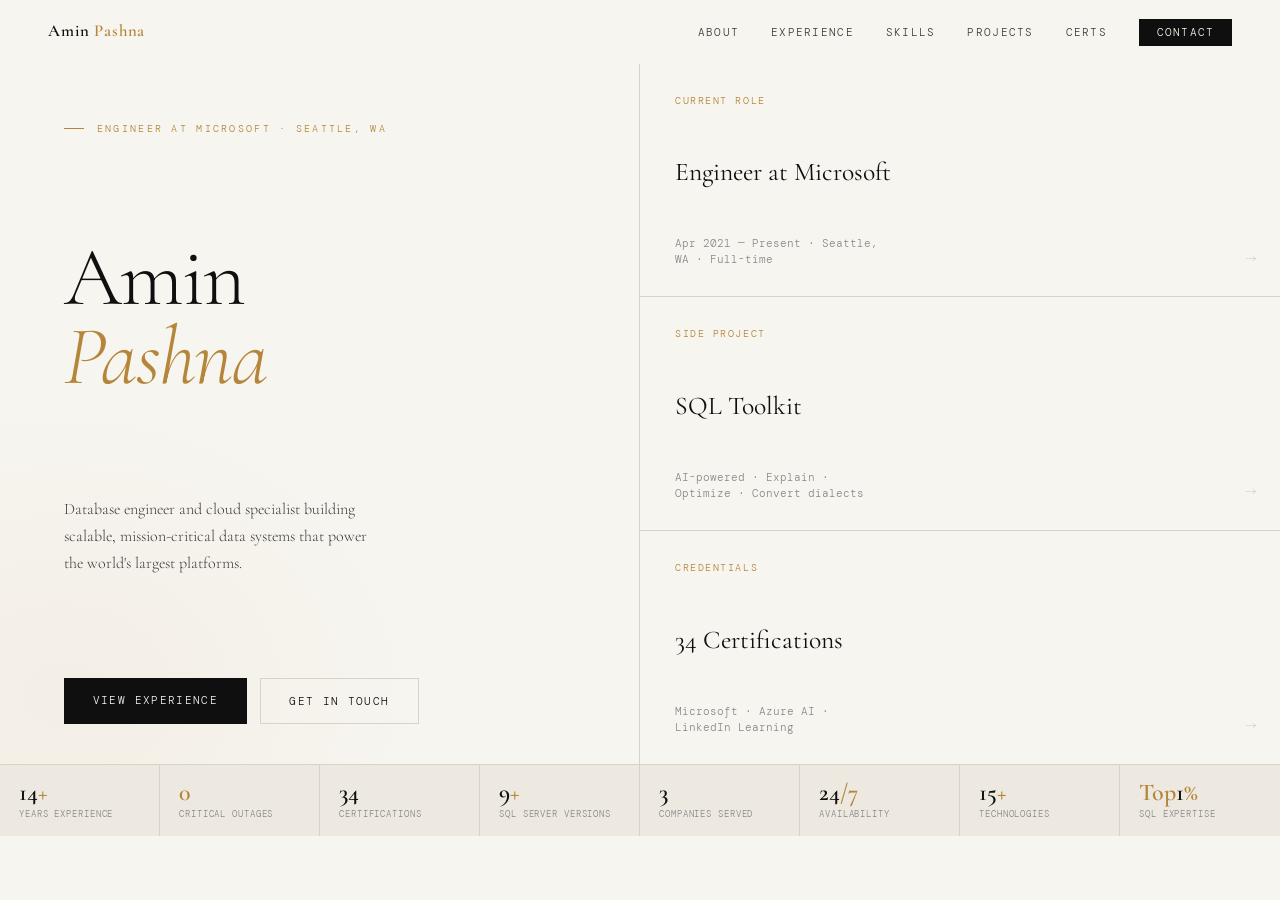
==== commit cd752b3a: "Refactor HTML structure and styles for home page" ====
--- a/index.html
+++ b/index.html
@@ -7,138 +7,154 @@
   <meta name="description" content="Database engineer and cloud specialist at Microsoft. 14+ years building scalable data systems." />
   <link rel="stylesheet" href="style.css" />
   <style>
-    #hero {
-      min-height: 100vh;
-      display: grid; grid-template-columns: 1fr 1fr;
-      align-items: center; padding: 0 4rem; gap: 4rem;
+    html, body {
+      height: 100%;
+      overflow: hidden;
+    }
+
+    .page {
+      height: calc(100vh - var(--nav-h));
+      overflow: hidden;
+      display: grid;
+      grid-template-columns: 1fr 1fr;
+      grid-template-rows: 1fr auto;
+    }
+
+    /* ── LEFT PANEL ── */
+    .home-left {
+      padding: 3.5rem 3rem 2.5rem 4rem;
+      display: flex;
+      flex-direction: column;
+      justify-content: space-between;
+      border-right: 1px solid var(--rule);
+      position: relative;
+      overflow: hidden;
+    }
+    .home-left-bg {
+      position: absolute; inset: 0; pointer-events: none;
+      background: radial-gradient(ellipse 80% 60% at 10% 90%, rgba(181,134,58,.06) 0%, transparent 70%);
+    }
+
+    .home-eyebrow {
+      font-family: var(--font-mono); font-size: .65rem;
+      letter-spacing: .22em; text-transform: uppercase;
+      color: var(--accent); display: flex; align-items: center; gap: .8rem;
+      opacity: 0; animation: fadeUp .7s .1s forwards;
+    }
+    .home-eyebrow::before { content: ''; width: 20px; height: 1px; background: var(--accent); }
+
+    .home-name {
+      font-family: var(--font-display);
+      font-size: clamp(3.8rem, 6.5vw, 7rem);
+      font-weight: 300; line-height: .95;
+      letter-spacing: -.02em; color: var(--ink);
+      opacity: 0; animation: fadeUp .9s .2s forwards;
+    }
+    .home-name em { font-style: italic; color: var(--accent); display: block; }
+
+    .home-tagline {
+      font-size: 1rem; color: var(--ink-soft);
+      max-width: 38ch; line-height: 1.7;
+      opacity: 0; animation: fadeUp .9s .35s forwards;
+    }
+
+    .home-cta {
+      display: flex; gap: .8rem; flex-wrap: wrap;
+      opacity: 0; animation: fadeUp .9s .5s forwards;
+    }
+
+    /* ── RIGHT PANEL ── */
+    .home-right {
+      display: grid;
+      grid-template-rows: 1fr 1fr 1fr;
+      overflow: hidden;
+    }
+
+    .home-card {
+      padding: 1.8rem 2.2rem;
+      border-bottom: 1px solid var(--rule);
+      display: flex; flex-direction: column; justify-content: space-between;
+      text-decoration: none; color: inherit;
       position: relative; overflow: hidden;
-    }
-    .hero-bg {
-      position: absolute; inset: 0; pointer-events: none;
-      background:
-        radial-gradient(ellipse 70% 80% at 80% 50%, #e8dfc8 0%, transparent 65%),
-        radial-gradient(ellipse 40% 40% at 15% 85%, rgba(181,134,58,.08) 0%, transparent 60%);
-    }
-    .hero-line { position: absolute; top: 0; left: 50%; bottom: 0; width: 1px; background: var(--rule); opacity: .4; }
-    .hero-text { position: relative; z-index: 2; }
-    .hero-eyebrow {
-      font-family: var(--font-mono); font-size: .68rem; letter-spacing: .22em; text-transform: uppercase;
-      color: var(--accent); margin-bottom: 1.4rem;
-      opacity: 0; animation: fadeUp .8s .1s forwards;
-      display: flex; align-items: center; gap: .8rem;
-    }
-    .hero-eyebrow::before { content: ''; display: inline-block; width: 24px; height: 1px; background: var(--accent); }
-    .hero-name {
-      font-family: var(--font-display); font-size: clamp(3.5rem, 7vw, 6.5rem);
-      font-weight: 300; line-height: 1; letter-spacing: -.02em; color: var(--ink);
-      opacity: 0; animation: fadeUp .9s .25s forwards;
-    }
-    .hero-name em { font-style: italic; color: var(--accent); display: block; }
-    .hero-tagline {
-      margin-top: 2rem; font-size: 1.1rem; color: var(--ink-soft); max-width: 40ch; line-height: 1.75;
-      opacity: 0; animation: fadeUp .9s .45s forwards;
-    }
-    .hero-stats {
-      margin-top: 2.5rem; display: flex; gap: 2.5rem;
-      opacity: 0; animation: fadeUp .9s .6s forwards;
-    }
-    .hero-stat-num { font-family: var(--font-display); font-size: 2.2rem; font-weight: 600; color: var(--ink); line-height: 1; }
-    .hero-stat-label { font-family: var(--font-mono); font-size: .62rem; letter-spacing: .12em; text-transform: uppercase; color: var(--ink-muted); margin-top: .2rem; }
-    .hero-cta { margin-top: 3rem; display: flex; gap: 1rem; opacity: 0; animation: fadeUp .9s .75s forwards; }
-    .hero-visual {
-      position: relative; z-index: 2; display: flex; flex-direction: column; gap: 1rem;
-      opacity: 0; animation: fadeIn 1.2s .5s forwards;
-    }
-    .hero-card {
-      background: var(--white); border: 1px solid var(--rule); padding: 1.6rem 2rem;
-      position: relative; transition: transform .3s, border-color .3s;
-    }
-    .hero-card:hover { transform: translateX(6px); border-color: var(--accent-light); }
-    .hero-card-label { font-family: var(--font-mono); font-size: .62rem; letter-spacing: .14em; text-transform: uppercase; color: var(--accent); margin-bottom: .5rem; }
-    .hero-card-title { font-family: var(--font-display); font-size: 1.3rem; font-weight: 400; color: var(--ink); line-height: 1.2; margin-bottom: .4rem; }
-    .hero-card-sub { font-family: var(--font-mono); font-size: .7rem; color: var(--ink-muted); }
-    .hero-card-arrow { position: absolute; right: 1.5rem; top: 50%; transform: translateY(-50%); font-size: 1.2rem; color: var(--rule); transition: color .2s, right .2s; }
-    .hero-card:hover .hero-card-arrow { color: var(--accent); right: 1.2rem; }
-    .hero-card a { position: absolute; inset: 0; text-decoration: none; }
-
-    .marquee-wrap { background: var(--ink); padding: .85rem 0; overflow: hidden; }
-    .marquee-track { display: flex; gap: 3rem; animation: marquee 25s linear infinite; white-space: nowrap; }
-    .marquee-item { font-family: var(--font-mono); font-size: .68rem; letter-spacing: .15em; text-transform: uppercase; color: #555; flex-shrink: 0; }
-    .marquee-item span { color: var(--accent); margin: 0 .3rem; }
-    @keyframes marquee { from { transform: translateX(0); } to { transform: translateX(-50%); } }
-
-    #featured { padding: 7rem 4rem; max-width: 1200px; margin: 0 auto; }
-    .featured-grid { display: grid; grid-template-columns: 1fr 1fr 1fr; gap: 1.5rem; margin-top: 3rem; }
-    .featured-card {
-      padding: 2.4rem; border: 1px solid var(--rule); background: var(--white);
-      text-decoration: none; color: inherit; display: block;
-      position: relative; overflow: hidden; transition: transform .3s, border-color .3s;
-    }
-    .featured-card::before {
-      content: ''; position: absolute; top: 0; left: 0; right: 0; height: 2px;
-      background: var(--accent); transform: scaleX(0); transform-origin: left; transition: transform .35s;
-    }
-    .featured-card:hover { transform: translateY(-5px); border-color: var(--accent-light); }
-    .featured-card:hover::before { transform: scaleX(1); }
-    .featured-card-num { font-family: var(--font-display); font-size: 4rem; font-weight: 600; color: var(--accent-pale); line-height: 1; margin-bottom: .8rem; }
-    .featured-card-title { font-family: var(--font-display); font-size: 1.5rem; font-weight: 400; color: var(--ink); line-height: 1.2; margin-bottom: .6rem; }
-    .featured-card-desc { font-size: .95rem; color: var(--ink-soft); line-height: 1.65; margin-bottom: 1.2rem; }
-    .featured-card-link { font-family: var(--font-mono); font-size: .65rem; letter-spacing: .12em; text-transform: uppercase; color: var(--accent); }
-
-    #stats { background: var(--paper-warm); border-top: 1px solid var(--rule); border-bottom: 1px solid var(--rule); padding: 5rem 4rem; }
-    .stats-inner { max-width: 1100px; margin: 0 auto; }
-    .stats-grid { display: grid; grid-template-columns: repeat(4, 1fr); gap: 0; margin-top: 2.5rem; }
-    .stat-item {
-      padding: 2rem 1.5rem;
+      transition: background .25s;
+      opacity: 0; animation: fadeIn .8s forwards;
+    }
+    .home-card:nth-child(1) { animation-delay: .3s; }
+    .home-card:nth-child(2) { animation-delay: .45s; }
+    .home-card:nth-child(3) { animation-delay: .6s; border-bottom: none; }
+    .home-card:hover { background: var(--paper-warm); }
+    .home-card::after {
+      content: '→'; position: absolute;
+      right: 1.5rem; bottom: 1.5rem;
+      font-size: 1.1rem; color: var(--rule);
+      transition: color .2s, right .2s;
+    }
+    .home-card:hover::after { color: var(--accent); right: 1.2rem; }
+
+    .home-card-label {
+      font-family: var(--font-mono); font-size: .6rem;
+      letter-spacing: .16em; text-transform: uppercase; color: var(--accent);
+    }
+    .home-card-title {
+      font-family: var(--font-display); font-size: 1.6rem;
+      font-weight: 400; color: var(--ink); line-height: 1.15;
+    }
+    .home-card-sub {
+      font-family: var(--font-mono); font-size: .68rem;
+      color: var(--ink-muted); max-width: 30ch; line-height: 1.5;
+    }
+
+    /* ── BOTTOM BAR ── */
+    .home-bottom {
+      grid-column: 1 / -1;
+      display: grid;
+      grid-template-columns: repeat(8, 1fr);
+      border-top: 1px solid var(--rule);
+      background: var(--paper-warm);
+      opacity: 0; animation: fadeUp .8s .7s forwards;
+    }
+    .home-stat {
+      padding: 1rem 1.2rem;
       border-right: 1px solid var(--rule);
-      border-bottom: 1px solid var(--rule);
-      transition: background .2s;
-    }
-    .stat-item:hover { background: var(--white); }
-    .stat-item:nth-child(4n) { border-right: none; }
-    .stat-item:nth-child(n+5) { border-bottom: none; }
-    .stat-num {
-      font-family: var(--font-display);
-      font-size: 2.8rem; font-weight: 600;
-      color: var(--ink); line-height: 1; margin-bottom: .4rem;
-    }
-    .stat-num em { font-style: normal; color: var(--accent); }
-    .stat-label {
-      font-family: var(--font-mono); font-size: .65rem;
-      letter-spacing: .12em; text-transform: uppercase;
-      color: var(--ink-muted); line-height: 1.4;
-    }
-
+      display: flex; flex-direction: column; gap: .2rem;
+    }
+    .home-stat:last-child { border-right: none; }
+    .home-stat-num {
+      font-family: var(--font-display); font-size: 1.5rem;
+      font-weight: 600; color: var(--ink); line-height: 1;
+    }
+    .home-stat-num em { font-style: normal; color: var(--accent); }
+    .home-stat-label {
+      font-family: var(--font-mono); font-size: .55rem;
+      letter-spacing: .1em; text-transform: uppercase; color: var(--ink-muted);
+      line-height: 1.3;
+    }
+
+    /* ── MOBILE ── */
     @media (max-width: 768px) {
-      #stats { padding: 3.5rem 1.5rem; }
-      .stats-grid { grid-template-columns: repeat(2, 1fr); }
-      .stat-item:nth-child(4n) { border-right: 1px solid var(--rule); }
-      .stat-item:nth-child(2n) { border-right: none; }
-      .stat-item:nth-child(n+7) { border-bottom: none; }
-      .stat-item:nth-child(-n+6) { border-bottom: 1px solid var(--rule); }
-    }
-    .quote-text { font-family: var(--font-display); font-size: clamp(1.6rem, 3vw, 2.6rem); font-weight: 300; font-style: italic; color: var(--ink); max-width: 70ch; margin: 0 auto 1.5rem; line-height: 1.4; }
-    .quote-text em { color: var(--accent); font-style: normal; }
-    .quote-author { font-family: var(--font-mono); font-size: .68rem; letter-spacing: .15em; text-transform: uppercase; color: var(--ink-muted); }
-
-    @media (max-width: 960px) {
-      #hero { grid-template-columns: 1fr; padding: 6rem 2rem 4rem; }
-      .hero-visual { display: none; }
-      #featured { padding: 5rem 2rem; }
-      .featured-grid { grid-template-columns: 1fr; }
-      #quote { padding: 4rem 2rem; }
-    }
-
-    @media (max-width: 768px) {
-      #hero { grid-template-columns: 1fr; padding: 5rem 1.5rem 3rem; text-align: center; gap: 2rem; }
-      .hero-visual { display: none; }
-      .hero-eyebrow { justify-content: center; }
-      .hero-stats { justify-content: center; gap: 1.5rem; }
-      .hero-cta { justify-content: center; flex-wrap: wrap; }
-      #featured { padding: 4rem 1.5rem; }
-      .featured-grid { grid-template-columns: 1fr; gap: 1rem; }
-      #quote { padding: 3.5rem 1.5rem; }
-      .marquee-wrap { padding: .7rem 0; }
+      html, body { overflow: auto; }
+      .page {
+        height: auto;
+        overflow: visible;
+        grid-template-columns: 1fr;
+        grid-template-rows: auto;
+      }
+      .home-left {
+        padding: 2.5rem 1.5rem;
+        border-right: none;
+        border-bottom: 1px solid var(--rule);
+        gap: 1.8rem;
+      }
+      .home-right { grid-template-rows: repeat(3, auto); }
+      .home-card { padding: 1.4rem 1.5rem; min-height: 120px; }
+      .home-bottom {
+        grid-template-columns: repeat(4, 1fr);
+        grid-template-rows: repeat(2, auto);
+      }
+      .home-stat:nth-child(4) { border-right: none; }
+      .home-stat:nth-child(n+5) { border-top: 1px solid var(--rule); }
+      .home-stat { padding: .8rem 1rem; }
+      .home-stat-num { font-size: 1.2rem; }
     }
   </style>
 </head>
@@ -167,79 +183,51 @@
   </div>
 
   <div class="page">
-    <section id="hero">
-      <div class="hero-bg"></div>
-      <div class="hero-line"></div>
-      <div class="hero-text">
-        <p class="hero-eyebrow">Engineer at Microsoft · Seattle, WA</p>
-        <h1 class="hero-name">Amin<em>Pashna</em></h1>
-        <p class="hero-tagline">Database engineer and cloud specialist building scalable, mission-critical data systems that power the world's largest platforms.</p>
-        <div class="hero-stats">
-          <div><div class="hero-stat-num">14+</div><div class="hero-stat-label">Years exp.</div></div>
-          <div><div class="hero-stat-num">0</div><div class="hero-stat-label">Critical outages</div></div>
-          <div><div class="hero-stat-num">34</div><div class="hero-stat-label">Certifications</div></div>
-        </div>
-        <div class="hero-cta">
-          <a href="experience.html" class="btn btn-primary">View Experience</a>
-          <a href="contact.html" class="btn btn-outline">Get in Touch</a>
-        </div>
-      </div>
-      <div class="hero-visual">
-        <div class="hero-card"><a href="experience.html"></a><div class="hero-card-label">Current Role</div><div class="hero-card-title">Engineer at Microsoft</div><div class="hero-card-sub">Apr 2021 — Present · Seattle, WA</div><span class="hero-card-arrow">→</span></div>
-        <div class="hero-card"><a href="projects.html"></a><div class="hero-card-label">Side Project</div><div class="hero-card-title">SQL Toolkit</div><div class="hero-card-sub">AI-powered · Explain · Optimize · Convert</div><span class="hero-card-arrow">→</span></div>
-        <div class="hero-card"><a href="certifications.html"></a><div class="hero-card-label">Credentials</div><div class="hero-card-title">34 Certifications</div><div class="hero-card-sub">Microsoft · Azure · LinkedIn Learning</div><span class="hero-card-arrow">→</span></div>
-      </div>
-    </section>
-
-    <div class="marquee-wrap">
-      <div class="marquee-track">
-        <span class="marquee-item">SQL Server <span>·</span></span><span class="marquee-item">Microsoft Azure <span>·</span></span><span class="marquee-item">Data Engineering <span>·</span></span><span class="marquee-item">Cloud Architecture <span>·</span></span><span class="marquee-item">Query Optimization <span>·</span></span><span class="marquee-item">Database Replication <span>·</span></span><span class="marquee-item">MongoDB <span>·</span></span><span class="marquee-item">High Availability <span>·</span></span><span class="marquee-item">Azure AI <span>·</span></span><span class="marquee-item">ETL Pipelines <span>·</span></span>
-        <span class="marquee-item">SQL Server <span>·</span></span><span class="marquee-item">Microsoft Azure <span>·</span></span><span class="marquee-item">Data Engineering <span>·</span></span><span class="marquee-item">Cloud Architecture <span>·</span></span><span class="marquee-item">Query Optimization <span>·</span></span><span class="marquee-item">Database Replication <span>·</span></span><span class="marquee-item">MongoDB <span>·</span></span><span class="marquee-item">High Availability <span>·</span></span><span class="marquee-item">Azure AI <span>·</span></span><span class="marquee-item">ETL Pipelines <span>·</span></span>
+
+    <!-- LEFT -->
+    <div class="home-left">
+      <div class="home-left-bg"></div>
+      <p class="home-eyebrow">Engineer at Microsoft · Seattle, WA</p>
+      <h1 class="home-name">Amin<em>Pashna</em></h1>
+      <p class="home-tagline">Database engineer and cloud specialist building scalable, mission-critical data systems that power the world's largest platforms.</p>
+      <div class="home-cta">
+        <a href="experience.html" class="btn btn-primary">View Experience</a>
+        <a href="contact.html" class="btn btn-outline">Get in Touch</a>
       </div>
     </div>
 
-    <section id="stats">
-      <div class="stats-inner">
-        <div class="reveal"><span class="section-label">By the numbers</span><h2 class="section-title">A career in <em>data</em></h2></div>
-        <div class="stats-grid">
-          <div class="stat-item reveal"><div class="stat-num">14<em>+</em></div><div class="stat-label">Years of experience</div></div>
-          <div class="stat-item reveal"><div class="stat-num"><em>0</em></div><div class="stat-label">Critical outages on watch</div></div>
-          <div class="stat-item reveal"><div class="stat-num">34</div><div class="stat-label">Professional certifications</div></div>
-          <div class="stat-item reveal"><div class="stat-num">9<em>+</em></div><div class="stat-label">SQL Server versions mastered</div></div>
-          <div class="stat-item reveal"><div class="stat-num">3</div><div class="stat-label">Fortune 500 companies served</div></div>
-          <div class="stat-item reveal"><div class="stat-num">24<em>/7</em></div><div class="stat-label">Systems availability</div></div>
-          <div class="stat-item reveal"><div class="stat-num">15<em>+</em></div><div class="stat-label">Technologies mastered</div></div>
-          <div class="stat-item reveal"><div class="stat-num"><em>Top</em> 1<em>%</em></div><div class="stat-label">SQL Server expertise</div></div>
-        </div>
-      </div>
-    </section>
-
-    <section id="featured">
-      <div class="reveal"><span class="section-label">Explore</span><h2 class="section-title">What I <em>do</em></h2><div class="divider"></div></div>
-      <div class="featured-grid">
-        <a href="experience.html" class="featured-card reveal"><div class="featured-card-num">01</div><div class="featured-card-title">Work Experience</div><div class="featured-card-desc">14+ years across Microsoft, Universal Electronics, and iHerb — building data infrastructure at global scale.</div><span class="featured-card-link">View Timeline →</span></a>
-        <a href="skills.html" class="featured-card reveal"><div class="featured-card-num">02</div><div class="featured-card-title">Skills & Tools</div><div class="featured-card-desc">Deep expertise in SQL Server, Azure, MongoDB, data replication, and the latest AI technologies.</div><span class="featured-card-link">Explore Skills →</span></a>
-        <a href="projects.html" class="featured-card reveal"><div class="featured-card-num">03</div><div class="featured-card-title">SQL Toolkit</div><div class="featured-card-desc">An AI-powered tool to explain, optimize, and convert SQL queries — built and deployed by me.</div><span class="featured-card-link">Try the Tool →</span></a>
-      </div>
-    </section>
-
-    <section id="quote">
-      <blockquote class="quote-text reveal">"Data is not just rows and columns — it's the <em>foundation</em> every great product is built on."</blockquote>
-      <p class="quote-author reveal">Amin Pashna · Engineer at Microsoft</p>
-    </section>
+    <!-- RIGHT -->
+    <div class="home-right">
+      <a href="experience.html" class="home-card">
+        <span class="home-card-label">Current Role</span>
+        <div class="home-card-title">Engineer at Microsoft</div>
+        <span class="home-card-sub">Apr 2021 — Present · Seattle, WA · Full-time</span>
+      </a>
+      <a href="projects.html" class="home-card">
+        <span class="home-card-label">Side Project</span>
+        <div class="home-card-title">SQL Toolkit</div>
+        <span class="home-card-sub">AI-powered · Explain · Optimize · Convert dialects</span>
+      </a>
+      <a href="certifications.html" class="home-card">
+        <span class="home-card-label">Credentials</span>
+        <div class="home-card-title">34 Certifications</div>
+        <span class="home-card-sub">Microsoft · Azure AI · LinkedIn Learning</span>
+      </a>
+    </div>
+
+    <!-- BOTTOM STATS BAR -->
+    <div class="home-bottom">
+      <div class="home-stat"><div class="home-stat-num">14<em>+</em></div><div class="home-stat-label">Years experience</div></div>
+      <div class="home-stat"><div class="home-stat-num"><em>0</em></div><div class="home-stat-label">Critical outages</div></div>
+      <div class="home-stat"><div class="home-stat-num">34</div><div class="home-stat-label">Certifications</div></div>
+      <div class="home-stat"><div class="home-stat-num">9<em>+</em></div><div class="home-stat-label">SQL Server versions</div></div>
+      <div class="home-stat"><div class="home-stat-num">3</div><div class="home-stat-label">Companies served</div></div>
+      <div class="home-stat"><div class="home-stat-num">24<em>/7</em></div><div class="home-stat-label">Availability</div></div>
+      <div class="home-stat"><div class="home-stat-num">15<em>+</em></div><div class="home-stat-label">Technologies</div></div>
+      <div class="home-stat"><div class="home-stat-num"><em>Top</em>1<em>%</em></div><div class="home-stat-label">SQL expertise</div></div>
+    </div>
+
   </div>
-
-  <footer>
-    <p>© 2026 <a href="index.html">aminpashna.org</a> · Amin Pashna</p>
-    <ul class="footer-links">
-      <li><a href="about.html">About</a></li>
-      <li><a href="experience.html">Experience</a></li>
-      <li><a href="projects.html">Projects</a></li>
-      <li><a href="contact.html">Contact</a></li>
-      <li><a href="https://linkedin.com/in/amin-pashna-62b84ba1" target="_blank">LinkedIn</a></li>
-      <li><a href="https://github.com/aminpashna" target="_blank">GitHub</a></li>
-    </ul>
-  </footer>
 
   <script>
     const nav = document.getElementById('nav');
@@ -258,7 +246,6 @@
         burger.classList.remove('open');
         document.body.style.overflow = '';
       }));
-      // Close on outside click
       document.addEventListener('click', (e) => {
         if (drawer.classList.contains('open') && !drawer.contains(e.target) && !burger.contains(e.target)) {
           drawer.classList.remove('open');
@@ -267,9 +254,6 @@
         }
       });
     }
-    window.addEventListener('scroll', () => nav.classList.toggle('scrolled', window.scrollY > 20));
-    const io = new IntersectionObserver(entries => entries.forEach((e,i) => { if(e.isIntersecting) setTimeout(()=>e.target.classList.add('visible'),i*100); }), {threshold:.1});
-    document.querySelectorAll('.reveal').forEach(el => io.observe(el));
   </script>
 </body>
 </html>
